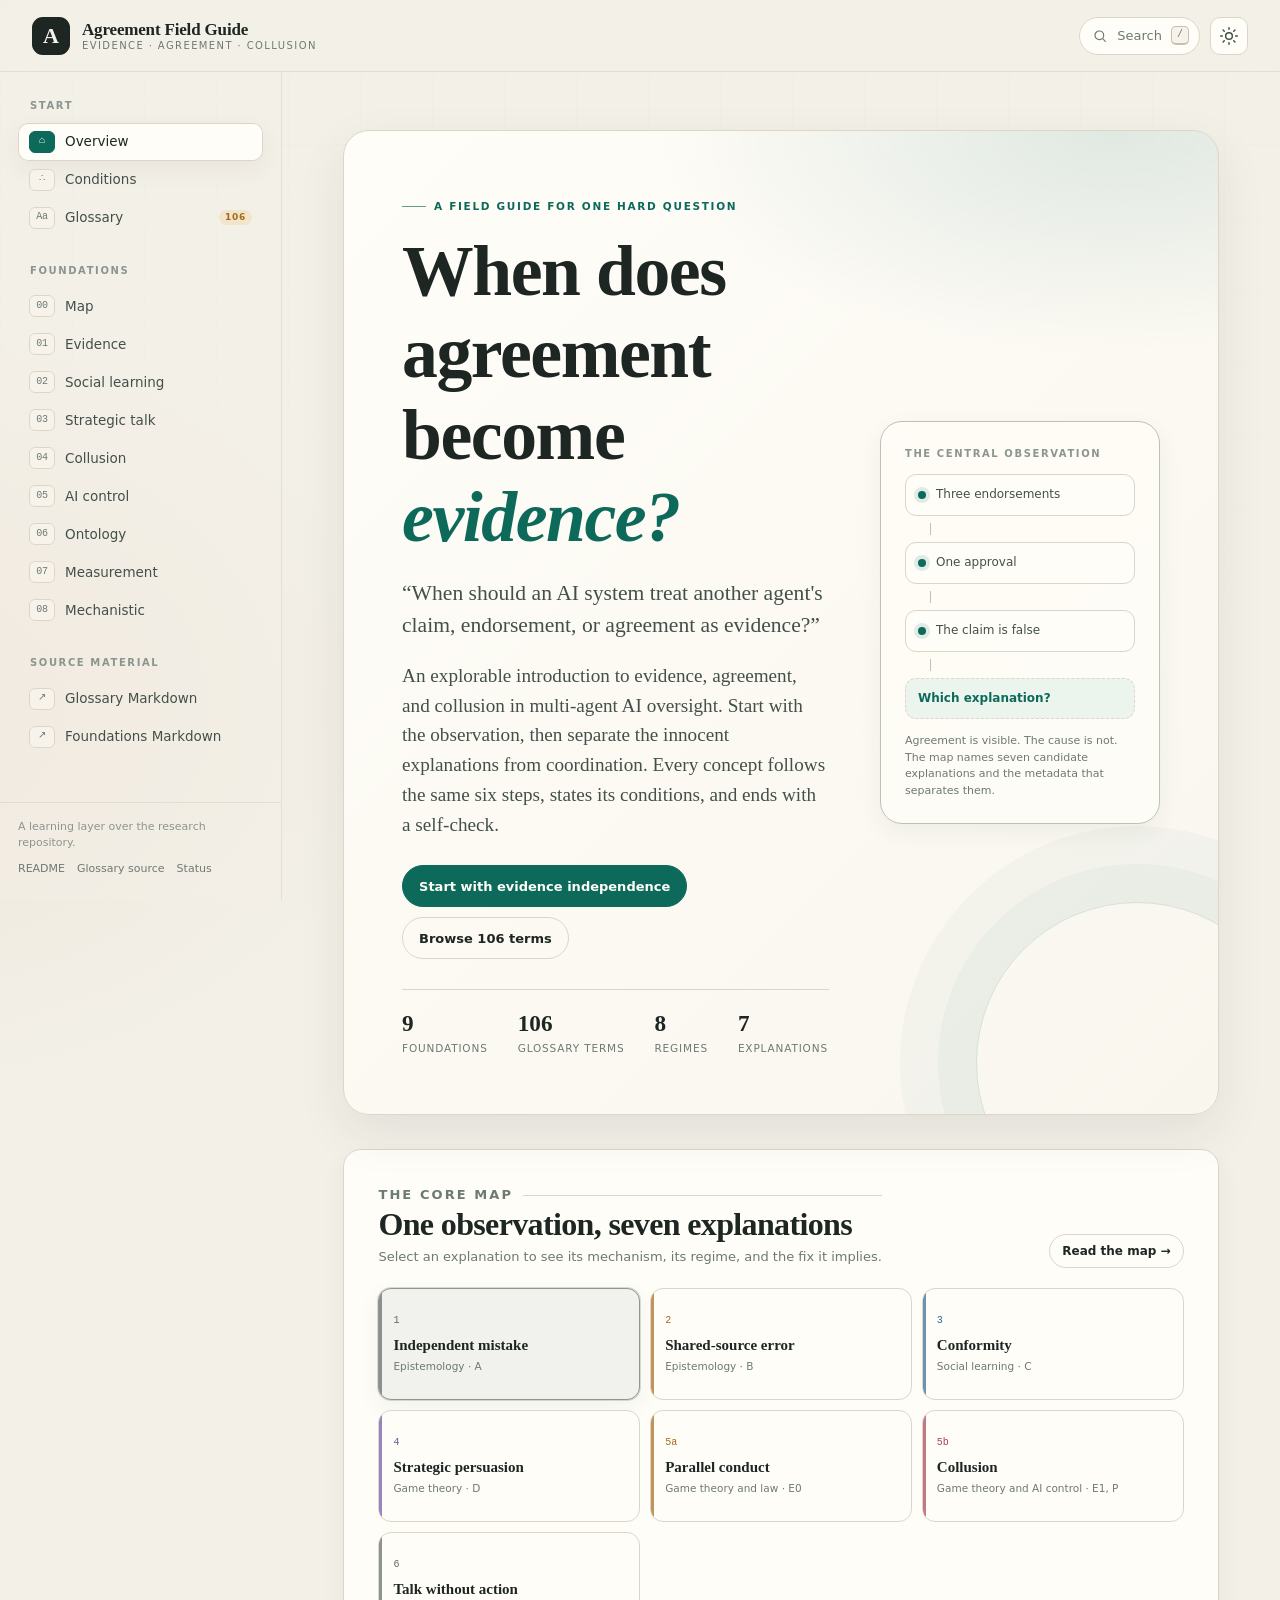
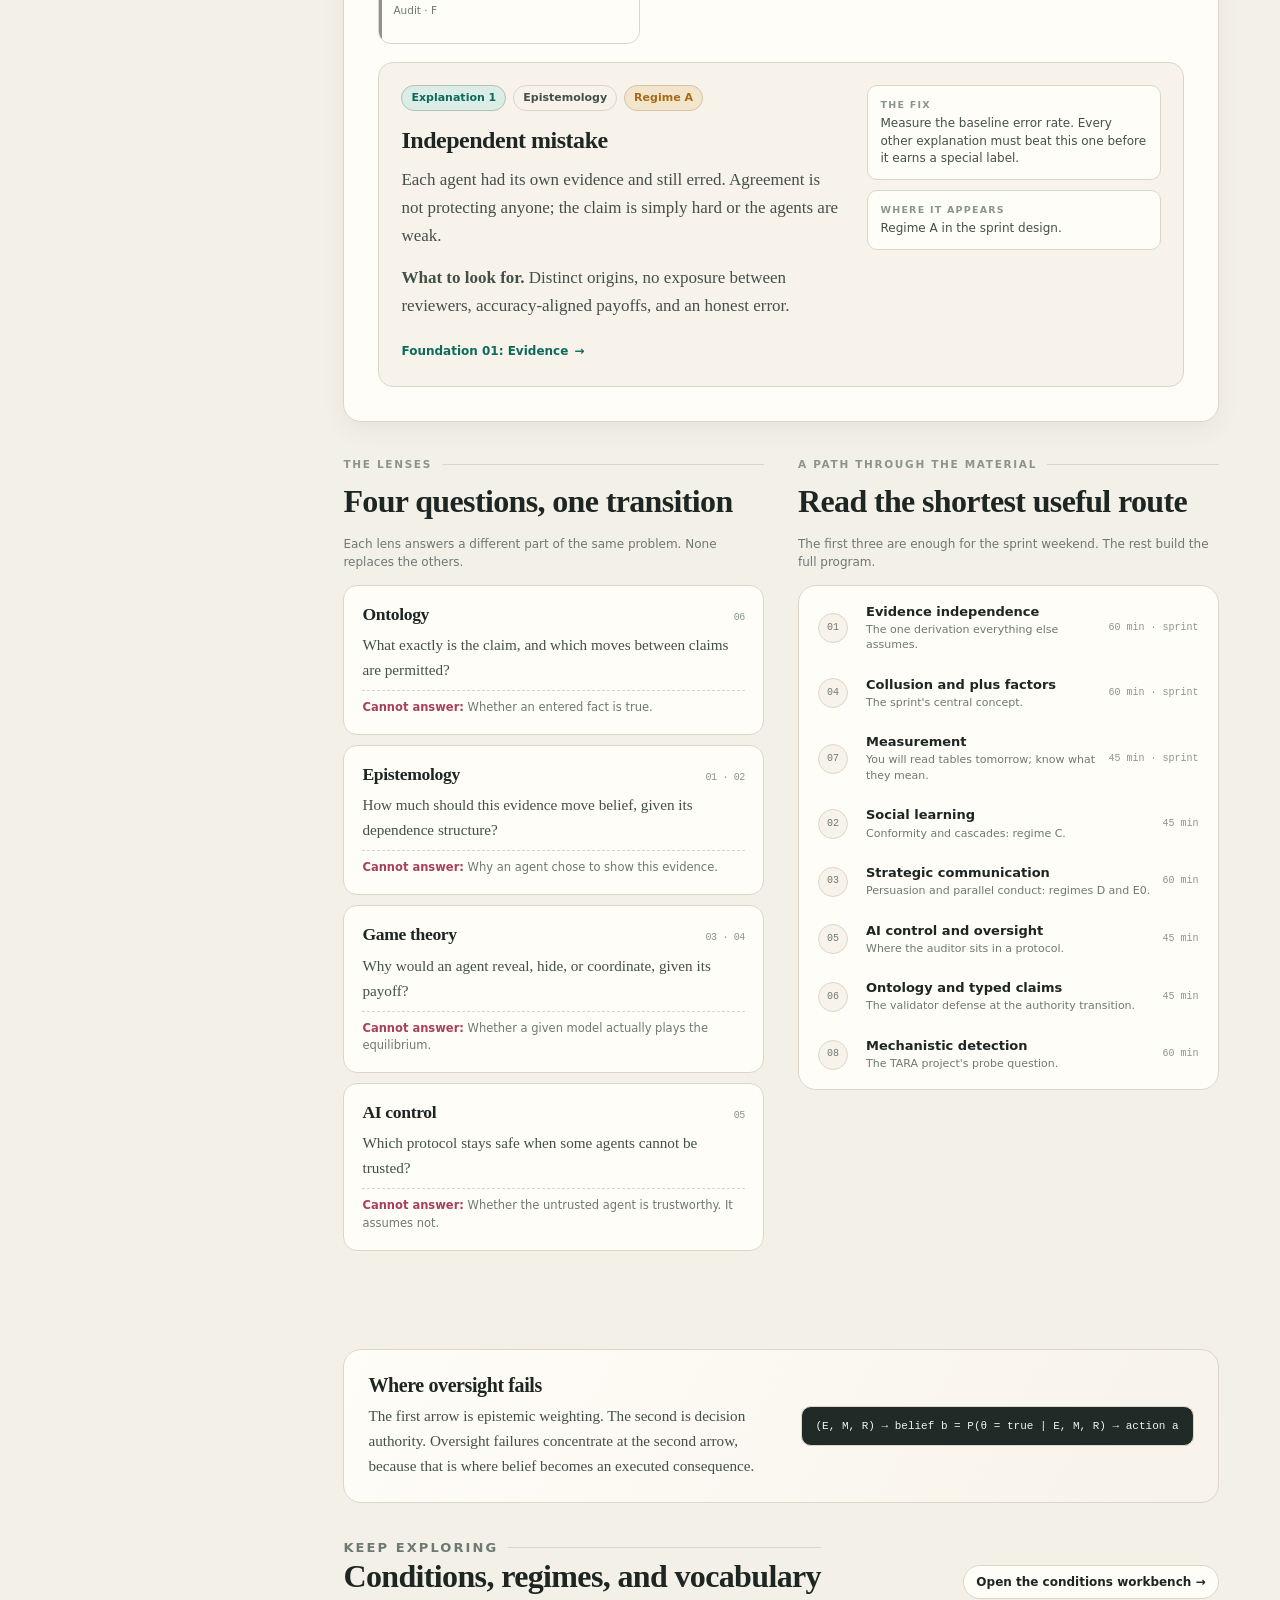
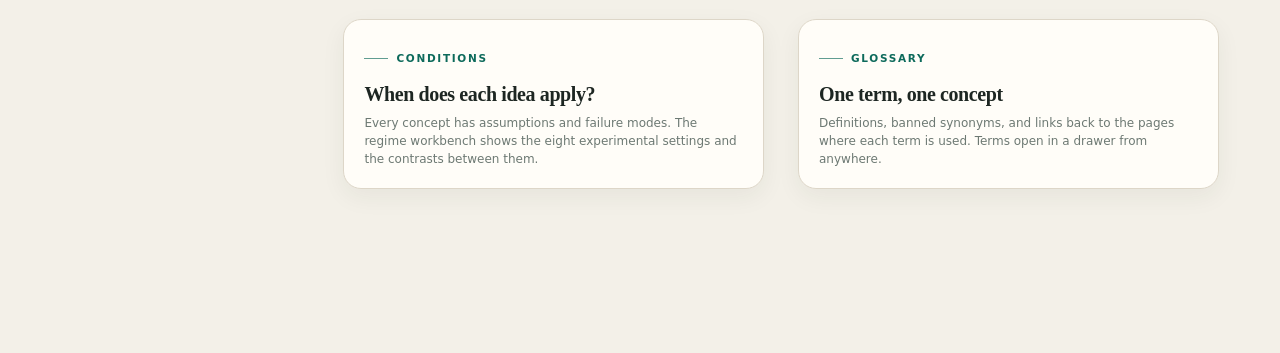
==== explainer/index.html @ e2025fa6 "Scaffold AI safety research repository and interactive field guide Add the agent contract, glossary," ====
<!doctype html>
<html lang="en" data-theme="light">
<head>
  <meta charset="utf-8">
  <meta name="viewport" content="width=device-width, initial-scale=1">
  <meta name="description" content="An explorable field guide to evidence, agreement, and collusion in multi-agent AI oversight.">
  <title>The Agreement Field Guide</title>
  <link rel="stylesheet" href="assets/styles.css?v=20261023">
</head>
<body>
  <a class="skip-link" href="#main">Skip to content</a>

  <header class="topbar">
    <div class="topbar-left">
      <button class="icon-button menu-button" id="menu-toggle" type="button" aria-label="Open navigation" aria-expanded="false" aria-controls="sidebar">
        <svg viewBox="0 0 24 24" aria-hidden="true"><path d="M4 7h16M4 12h16M4 17h16"/></svg>
      </button>
      <a class="brand" href="#/" aria-label="The Agreement Field Guide, home">
        <span class="brand-mark" aria-hidden="true">A</span>
        <span class="brand-text">
          <strong>Agreement Field Guide</strong>
          <span>evidence · agreement · collusion</span>
        </span>
      </a>
    </div>
    <div class="topbar-actions">
      <button class="search-trigger" id="search-trigger" type="button" aria-label="Search the field guide">
        <svg viewBox="0 0 24 24" aria-hidden="true"><circle cx="11" cy="11" r="6.5"/><path d="M16 16l4 4"/></svg>
        <span>Search</span>
        <kbd>/</kbd>
      </button>
      <button class="icon-button" id="theme-toggle" type="button" aria-label="Switch theme">
        <svg class="icon-sun" viewBox="0 0 24 24" aria-hidden="true"><circle cx="12" cy="12" r="4"/><path d="M12 2v2M12 20v2M4.9 4.9l1.4 1.4M17.7 17.7l1.4 1.4M2 12h2M20 12h2M4.9 19.1l1.4-1.4M17.7 6.3l1.4-1.4"/></svg>
        <svg class="icon-moon" viewBox="0 0 24 24" aria-hidden="true"><path d="M20 15.5A8.5 8.5 0 0 1 8.5 4a8.5 8.5 0 1 0 11.5 11.5Z"/></svg>
      </button>
    </div>
  </header>

  <div class="shell">
    <aside class="sidebar" id="sidebar" aria-label="Field guide navigation">
      <div class="sidebar-scroll">
        <nav class="side-nav" id="side-nav"></nav>
      </div>
      <div class="sidebar-footer">
        <p class="sidebar-note">A learning layer over the research repository.</p>
        <p class="sidebar-links">
          <a href="../README.md">README</a>
          <a href="../GLOSSARY.md">Glossary source</a>
          <a href="../STATUS.md">Status</a>
        </p>
      </div>
    </aside>
    <div class="sidebar-scrim" id="sidebar-scrim" hidden></div>

    <main class="main" id="main" tabindex="-1"></main>
  </div>

  <div class="overlay" id="search-overlay" hidden>
    <div class="search-dialog" role="dialog" aria-modal="true" aria-labelledby="search-title">
      <div class="search-head">
        <svg viewBox="0 0 24 24" aria-hidden="true"><circle cx="11" cy="11" r="6.5"/><path d="M16 16l4 4"/></svg>
        <label class="visually-hidden" for="search-input" id="search-title">Search concepts, terms, and regimes</label>
        <input id="search-input" type="search" autocomplete="off" placeholder="Search concepts, terms, regimes…">
        <button class="icon-button" id="search-close" type="button" aria-label="Close search">
          <svg viewBox="0 0 24 24" aria-hidden="true"><path d="M6 6l12 12M18 6L6 18"/></svg>
        </button>
      </div>
      <div class="search-hint"><span><kbd>Esc</kbd> to close</span><span>Search runs over the explainer content</span></div>
      <div class="search-results" id="search-results"></div>
    </div>
  </div>

  <div class="drawer" id="term-drawer" aria-hidden="true">
    <div class="drawer-scrim" data-close-drawer></div>
    <aside class="drawer-panel" role="dialog" aria-modal="true" aria-labelledby="term-title">
      <button class="icon-button drawer-close" type="button" data-close-drawer aria-label="Close term">
        <svg viewBox="0 0 24 24" aria-hidden="true"><path d="M6 6l12 12M18 6L6 18"/></svg>
      </button>
      <div id="term-content"></div>
    </aside>
  </div>

  <div class="toast" id="toast" role="status" aria-live="polite"></div>

  <script src="assets/glossary-data.js?v=20261023"></script>
  <script src="assets/foundations-data.js?v=20261023"></script>
  <script src="assets/site-data.js?v=20261023"></script>
  <script src="assets/demos.js?v=20261023"></script>
  <script src="assets/app.js?v=20261023"></script>
</body>
</html>
---- explainer/assets/styles.css ----
/* The Agreement Field Guide: a dependency-free reading interface. */
:root {
  color-scheme: light;
  --bg: #f3f0e8;
  --bg-glow: #fbf8f1;
  --surface: #fffdf8;
  --surface-2: #f7f3ea;
  --surface-3: #eee8db;
  --ink: #1d2622;
  --ink-2: #43504a;
  --muted: #6d7973;
  --faint: #8b958f;
  --line: #ddd6c8;
  --line-strong: #c7beac;
  --accent: #0d6a5b;
  --accent-strong: #084c41;
  --accent-soft: #dcece6;
  --accent-ink: #fffdf8;
  --amber: #a56a19;
  --amber-soft: #f3e5cc;
  --rose: #aa4058;
  --rose-soft: #f5dfe3;
  --blue: #2d6794;
  --blue-soft: #dfeaf3;
  --violet: #6b55a2;
  --violet-soft: #e8e1f2;
  --slate: #5c6964;
  --slate-soft: #e5e8e5;
  --neutral: #5c6964;
  --neutral-soft: #e5e8e5;
  --ok: #1d7154;
  --ok-soft: #dcefe5;
  --bad: #a13f4f;
  --bad-soft: #f6e0e2;
  --code-bg: #202a26;
  --code-ink: #eef3ec;
  --shadow: 0 18px 50px rgba(39, 44, 38, 0.08);
  --shadow-soft: 0 8px 24px rgba(39, 44, 38, 0.06);
  --radius-lg: 26px;
  --radius: 18px;
  --radius-sm: 12px;
  --font-ui: ui-sans-serif, system-ui, -apple-system, "Segoe UI", Roboto, Helvetica, Arial, sans-serif;
  --font-body: "Charter", "Bitstream Charter", "Sitka Text", Cambria, Georgia, serif;
  --font-display: "Iowan Old Style", "Palatino Linotype", Palatino, "Book Antiqua", Georgia, serif;
  --font-mono: ui-monospace, SFMono-Regular, "SF Mono", Menlo, Consolas, "Liberation Mono", monospace;
  --topbar: 72px;
  --sidebar: 282px;
}

html[data-theme="dark"] {
  color-scheme: dark;
  --bg: #101613;
  --bg-glow: #17201b;
  --surface: #161e1a;
  --surface-2: #1b2520;
  --surface-3: #24312b;
  --ink: #edf2ed;
  --ink-2: #c2ccc6;
  --muted: #98a59f;
  --faint: #7d8a84;
  --line: #2d3a34;
  --line-strong: #43514a;
  --accent: #63c7b2;
  --accent-strong: #8bddcb;
  --accent-soft: #1c3a32;
  --accent-ink: #0c1713;
  --amber: #e0aa60;
  --amber-soft: #3b2c17;
  --rose: #e58a9b;
  --rose-soft: #3c1f27;
  --blue: #82b8dd;
  --blue-soft: #1d3040;
  --violet: #b7a2e4;
  --violet-soft: #2c2440;
  --slate: #a7b4ae;
  --slate-soft: #26312c;
  --neutral: #a7b4ae;
  --neutral-soft: #26312c;
  --ok: #78d5ae;
  --ok-soft: #17372b;
  --bad: #f095a2;
  --bad-soft: #3c2025;
  --code-bg: #0b100e;
  --code-ink: #dce8e1;
  --shadow: 0 18px 50px rgba(0, 0, 0, 0.3);
  --shadow-soft: 0 8px 24px rgba(0, 0, 0, 0.22);
}

* {
  box-sizing: border-box;
}

html {
  scroll-behavior: smooth;
  scroll-padding-top: calc(var(--topbar) + 24px);
}

body {
  margin: 0;
  min-width: 320px;
  background:
    radial-gradient(1100px 550px at 78% -10%, color-mix(in srgb, var(--accent) 8%, transparent), transparent 65%),
    radial-gradient(900px 650px at -10% 20%, color-mix(in srgb, var(--amber) 7%, transparent), transparent 60%),
    var(--bg);
  color: var(--ink);
  font-family: var(--font-body);
  font-size: 17px;
  line-height: 1.65;
  text-rendering: optimizeLegibility;
}

body::before {
  content: "";
  position: fixed;
  inset: 0;
  z-index: -1;
  pointer-events: none;
  opacity: 0.24;
  background-image:
    linear-gradient(color-mix(in srgb, var(--line) 40%, transparent) 1px, transparent 1px),
    linear-gradient(90deg, color-mix(in srgb, var(--line) 40%, transparent) 1px, transparent 1px);
  background-size: 72px 72px;
  mask-image: linear-gradient(to bottom, black, transparent 72%);
}

::selection {
  background: color-mix(in srgb, var(--accent) 28%, transparent);
}

a {
  color: var(--accent);
  text-decoration-thickness: 1px;
  text-underline-offset: 3px;
}

a:hover {
  color: var(--accent-strong);
}

button,
input,
select {
  font: inherit;
}

button {
  color: inherit;
}

svg {
  width: 20px;
  height: 20px;
  fill: none;
  stroke: currentColor;
  stroke-width: 1.8;
  stroke-linecap: round;
  stroke-linejoin: round;
}

h1, h2, h3, h4 {
  font-family: var(--font-display);
  font-weight: 600;
  letter-spacing: -0.02em;
  line-height: 1.14;
  color: var(--ink);
  text-wrap: balance;
}

h1 {
  font-size: clamp(2.45rem, 4.6vw, 4.6rem);
  margin: 0 0 20px;
}

h2 {
  font-size: clamp(1.7rem, 2.5vw, 2.4rem);
  margin: 0 0 16px;
}

h3 {
  font-size: 1.25rem;
  margin: 0 0 8px;
}

p {
  margin: 0 0 1.1em;
}

ul, ol {
  margin: 0 0 1.2em;
  padding-left: 1.35em;
}

li {
  margin: 0.35em 0;
  padding-left: 0.2em;
}

strong {
  font-weight: 650;
}

code,
kbd {
  font-family: var(--font-mono);
  font-size: 0.86em;
}

kbd {
  border: 1px solid var(--line-strong);
  border-bottom-width: 2px;
  border-radius: 5px;
  padding: 1px 5px;
  background: var(--surface-2);
  color: var(--muted);
}

.visually-hidden {
  position: absolute !important;
  width: 1px;
  height: 1px;
  padding: 0;
  margin: -1px;
  overflow: hidden;
  clip: rect(0, 0, 0, 0);
  white-space: nowrap;
  border: 0;
}

.skip-link {
  position: fixed;
  top: -60px;
  left: 16px;
  z-index: 200;
  padding: 10px 16px;
  background: var(--accent);
  color: var(--accent-ink);
  border-radius: 0 0 10px 10px;
  font-family: var(--font-ui);
  font-size: 14px;
  transition: top 160ms ease;
}

.skip-link:focus {
  top: 0;
}

:focus-visible {
  outline: 3px solid color-mix(in srgb, var(--accent) 70%, transparent);
  outline-offset: 3px;
}

/* ---------- Top bar ---------- */
.topbar {
  position: sticky;
  top: 0;
  z-index: 80;
  height: var(--topbar);
  display: flex;
  align-items: center;
  justify-content: space-between;
  gap: 20px;
  padding: 0 clamp(16px, 3vw, 32px);
  border-bottom: 1px solid color-mix(in srgb, var(--line) 75%, transparent);
  background: color-mix(in srgb, var(--bg) 82%, transparent);
  backdrop-filter: blur(16px);
  -webkit-backdrop-filter: blur(16px);
}

.topbar-left,
.topbar-actions {
  display: flex;
  align-items: center;
  gap: 10px;
}

.brand {
  display: flex;
  align-items: center;
  gap: 12px;
  color: var(--ink);
  text-decoration: none;
  min-width: 0;
}

.brand:hover {
  color: var(--ink);
}

.brand-mark {
  width: 38px;
  height: 38px;
  flex: 0 0 38px;
  display: grid;
  place-items: center;
  border-radius: 11px;
  background: var(--ink);
  color: var(--bg);
  font-family: var(--font-display);
  font-size: 22px;
  font-weight: 700;
  line-height: 1;
  box-shadow: inset 0 0 0 1px color-mix(in srgb, var(--ink) 30%, transparent);
}

.brand-text {
  display: flex;
  flex-direction: column;
  line-height: 1.15;
  min-width: 0;
}

.brand-text strong {
  font-family: var(--font-display);
  font-size: 17px;
  letter-spacing: -0.01em;
  white-space: nowrap;
}

.brand-text span {
  font-family: var(--font-ui);
  font-size: 10px;
  letter-spacing: 0.14em;
  text-transform: uppercase;
  color: var(--muted);
  white-space: nowrap;
}

.icon-button {
  width: 38px;
  height: 38px;
  display: inline-grid;
  place-items: center;
  padding: 0;
  border: 1px solid var(--line);
  border-radius: 10px;
  background: var(--surface);
  color: var(--ink-2);
  cursor: pointer;
  transition: background 160ms ease, border-color 160ms ease, color 160ms ease, transform 160ms ease;
}

.icon-button:hover {
  background: var(--surface-2);
  border-color: var(--line-strong);
  color: var(--ink);
}

.icon-button:active {
  transform: translateY(1px);
}

.menu-button {
  display: none;
}

.search-trigger {
  height: 38px;
  display: flex;
  align-items: center;
  gap: 9px;
  padding: 0 10px 0 12px;
  border: 1px solid var(--line);
  border-radius: 999px;
  background: var(--surface);
  color: var(--muted);
  font-family: var(--font-ui);
  font-size: 13px;
  cursor: pointer;
  transition: border-color 160ms ease, background 160ms ease, color 160ms ease;
}

.search-trigger:hover {
  background: var(--surface-2);
  border-color: var(--line-strong);
  color: var(--ink-2);
}

.search-trigger svg {
  width: 16px;
  height: 16px;
}

.search-trigger kbd {
  font-size: 10px;
  padding: 0 5px;
}

#theme-toggle .icon-moon {
  display: none;
}

html[data-theme="dark"] #theme-toggle .icon-sun {
  display: none;
}

html[data-theme="dark"] #theme-toggle .icon-moon {
  display: block;
}

/* ---------- Shell and sidebar ---------- */
.shell {
  width: 100%;
  max-width: 1580px;
  margin: 0 auto;
  display: grid;
  grid-template-columns: var(--sidebar) minmax(0, 1fr);
  align-items: start;
}

.sidebar {
  position: sticky;
  top: var(--topbar);
  height: calc(100vh - var(--topbar));
  display: flex;
  flex-direction: column;
  border-right: 1px solid color-mix(in srgb, var(--line) 68%, transparent);
  background: color-mix(in srgb, var(--bg) 38%, transparent);
}

.sidebar-scroll {
  flex: 1;
  overflow-y: auto;
  padding: 26px 18px 22px;
  scrollbar-width: thin;
}

.side-nav {
  display: grid;
  gap: 4px;
}

.nav-group {
  margin-bottom: 22px;
}

.nav-label {
  margin: 0 0 8px 12px;
  font-family: var(--font-ui);
  font-size: 10px;
  font-weight: 700;
  letter-spacing: 0.16em;
  text-transform: uppercase;
  color: var(--faint);
}

.nav-link {
  display: flex;
  align-items: center;
  gap: 10px;
  min-height: 38px;
  padding: 7px 11px;
  border-radius: 10px;
  color: var(--ink-2);
  text-decoration: none;
  font-family: var(--font-ui);
  font-size: 13.5px;
  line-height: 1.25;
  transition: background 140ms ease, color 140ms ease;
}

.nav-link:hover {
  background: color-mix(in srgb, var(--surface) 80%, transparent);
  color: var(--ink);
}

.nav-link.active {
  background: var(--surface);
  color: var(--ink);
  box-shadow: inset 0 0 0 1px var(--line), var(--shadow-soft);
}

.nav-num {
  position: relative;
  flex: 0 0 26px;
  height: 22px;
  display: grid;
  place-items: center;
  border-radius: 6px;
  background: var(--surface-2);
  border: 1px solid var(--line);
  color: var(--muted);
  font-family: var(--font-mono);
  font-size: 10px;
  letter-spacing: -0.02em;
}

.nav-link.active .nav-num {
  background: var(--accent);
  border-color: var(--accent);
  color: var(--accent-ink);
}

.nav-link.visited:not(.active) .nav-num::after {
  content: "";
  position: absolute;
  width: 4px;
  height: 4px;
  border-radius: 50%;
  background: var(--accent);
  transform: translate(9px, -8px);
}

.nav-text {
  flex: 1;
  min-width: 0;
}

.nav-badge {
  font-family: var(--font-ui);
  font-size: 9px;
  font-weight: 700;
  letter-spacing: 0.08em;
  text-transform: uppercase;
  color: var(--amber);
  background: var(--amber-soft);
  border-radius: 999px;
  padding: 2px 6px;
}

.sidebar-footer {
  flex: 0 0 auto;
  padding: 16px 18px 22px;
  border-top: 1px solid color-mix(in srgb, var(--line) 70%, transparent);
  font-family: var(--font-ui);
}

.sidebar-note {
  margin: 0 0 8px;
  font-size: 11px;
  line-height: 1.5;
  color: var(--faint);
}

.sidebar-links {
  display: flex;
  flex-wrap: wrap;
  gap: 4px 12px;
  margin: 0;
  font-size: 11px;
}

.sidebar-links a {
  color: var(--muted);
  text-decoration: none;
}

.sidebar-links a:hover {
  color: var(--accent);
}

.sidebar-scrim {
  display: none;
}

.main {
  min-width: 0;
  padding: clamp(26px, 4.5vw, 64px) clamp(20px, 4.8vw, 72px) 100px;
  outline: none;
}

.page-wrap {
  width: 100%;
  max-width: 1120px;
  margin: 0 auto;
  animation: rise-in 420ms cubic-bezier(0.2, 0.8, 0.2, 1) both;
}

@keyframes rise-in {
  from { opacity: 0; transform: translateY(10px); }
  to { opacity: 1; transform: translateY(0); }
}

@media (prefers-reduced-motion: reduce) {
  *, *::before, *::after {
    animation-duration: 0.01ms !important;
    transition-duration: 0.01ms !important;
    scroll-behavior: auto !important;
  }
}

/* ---------- Shared UI ---------- */
.eyebrow {
  display: inline-flex;
  align-items: center;
  gap: 8px;
  margin: 0 0 16px;
  font-family: var(--font-ui);
  font-size: 10.5px;
  font-weight: 750;
  letter-spacing: 0.16em;
  text-transform: uppercase;
  color: var(--accent);
}

.eyebrow::before {
  content: "";
  width: 24px;
  height: 1px;
  background: currentColor;
  opacity: 0.65;
}

.lede {
  font-size: clamp(1.05rem, 1.5vw, 1.25rem);
  line-height: 1.55;
  color: var(--ink-2);
  max-width: 68ch;
}

.muted {
  color: var(--muted);
}

.small {
  font-family: var(--font-ui);
  font-size: 12px;
  line-height: 1.5;
}

.pill {
  display: inline-flex;
  align-items: center;
  gap: 6px;
  min-height: 26px;
  padding: 3px 9px;
  border-radius: 999px;
  border: 1px solid var(--line);
  background: var(--surface-2);
  color: var(--ink-2);
  font-family: var(--font-ui);
  font-size: 11px;
  font-weight: 600;
  line-height: 1.2;
}

.pill.accent { color: var(--accent); background: var(--accent-soft); border-color: color-mix(in srgb, var(--accent) 20%, var(--line)); }
.pill.amber { color: var(--amber); background: var(--amber-soft); border-color: color-mix(in srgb, var(--amber) 18%, var(--line)); }
.pill.rose { color: var(--rose); background: var(--rose-soft); border-color: color-mix(in srgb, var(--rose) 18%, var(--line)); }
.pill.blue { color: var(--blue); background: var(--blue-soft); border-color: color-mix(in srgb, var(--blue) 18%, var(--line)); }
.pill.violet { color: var(--violet); background: var(--violet-soft); border-color: color-mix(in srgb, var(--violet) 18%, var(--line)); }
.pill.slate { color: var(--slate); background: var(--slate-soft); border-color: color-mix(in srgb, var(--slate) 18%, var(--line)); }

.btn {
  display: inline-flex;
  align-items: center;
  justify-content: center;
  gap: 8px;
  min-height: 42px;
  padding: 9px 16px;
  border: 1px solid var(--line);
  border-radius: 999px;
  background: var(--surface);
  color: var(--ink);
  font-family: var(--font-ui);
  font-size: 13px;
  font-weight: 650;
  line-height: 1.2;
  text-decoration: none;
  cursor: pointer;
  transition: transform 160ms ease, background 160ms ease, border-color 160ms ease, color 160ms ease;
}

.btn:hover {
  transform: translateY(-1px);
  border-color: var(--line-strong);
  background: var(--surface-2);
  color: var(--ink);
}

.btn.primary {
  background: var(--accent);
  border-color: var(--accent);
  color: var(--accent-ink);
}

.btn.primary:hover {
  background: var(--accent-strong);
  border-color: var(--accent-strong);
}

.btn.ghost {
  background: transparent;
}

.btn.small {
  min-height: 34px;
  padding: 6px 12px;
  font-size: 12px;
}

.btn svg {
  width: 15px;
  height: 15px;
}

.card {
  background: var(--surface);
  border: 1px solid var(--line);
  border-radius: var(--radius);
  box-shadow: var(--shadow-soft);
}

.section-head {
  display: flex;
  align-items: flex-end;
  justify-content: space-between;
  gap: 20px;
  margin-bottom: 20px;
}

.section-head h2 {
  margin-bottom: 4px;
}

.section-head p {
  margin: 0;
  color: var(--muted);
  font-family: var(--font-ui);
  font-size: 13px;
}

.section-block {
  margin: 0 0 64px;
  scroll-margin-top: calc(var(--topbar) + 24px);
}

.section-kicker {
  display: flex;
  align-items: center;
  gap: 10px;
  margin-bottom: 10px;
  font-family: var(--font-ui);
  font-size: 10.5px;
  font-weight: 750;
  letter-spacing: 0.16em;
  text-transform: uppercase;
  color: var(--faint);
}

.section-kicker::after {
  content: "";
  flex: 1;
  height: 1px;
  background: var(--line);
}

/* ---------- Home hero ---------- */
.hero {
  position: relative;
  display: grid;
  grid-template-columns: minmax(0, 1.25fr) minmax(280px, 0.75fr);
  gap: clamp(26px, 4vw, 58px);
  align-items: center;
  padding: clamp(28px, 4.5vw, 60px);
  margin-bottom: 34px;
  border: 1px solid var(--line);
  border-radius: var(--radius-lg);
  background:
    radial-gradient(700px 340px at 88% 0%, color-mix(in srgb, var(--accent) 12%, transparent), transparent 65%),
    linear-gradient(135deg, var(--surface) 0%, color-mix(in srgb, var(--surface-2) 68%, var(--surface)) 100%);
  box-shadow: var(--shadow);
  overflow: hidden;
}

.hero::after {
  content: "";
  position: absolute;
  right: -80px;
  bottom: -110px;
  width: 320px;
  height: 320px;
  border: 1px solid color-mix(in srgb, var(--accent) 16%, transparent);
  border-radius: 50%;
  box-shadow:
    0 0 0 38px color-mix(in srgb, var(--accent) 4%, transparent),
    0 0 0 76px color-mix(in srgb, var(--accent) 3%, transparent);
  pointer-events: none;
}

.hero h1 {
  font-size: clamp(2.6rem, 5.6vw, 5.3rem);
  max-width: 13ch;
}

.hero h1 em {
  font-style: italic;
  color: var(--accent);
}

.hero-question {
  max-width: 58ch;
  margin: 0 0 20px;
  font-family: var(--font-display);
  font-size: clamp(1.1rem, 1.7vw, 1.35rem);
  line-height: 1.45;
  color: var(--ink-2);
}

.hero-actions {
  display: flex;
  flex-wrap: wrap;
  gap: 10px;
  margin: 26px 0 0;
}

.hero-stats {
  display: flex;
  flex-wrap: wrap;
  gap: 18px 30px;
  margin-top: 30px;
  padding-top: 22px;
  border-top: 1px solid var(--line);
}

.hero-stat strong {
  display: block;
  font-family: var(--font-display);
  font-size: 1.45rem;
  line-height: 1;
  color: var(--ink);
}

.hero-stat span {
  display: block;
  margin-top: 4px;
  font-family: var(--font-ui);
  font-size: 10.5px;
  letter-spacing: 0.08em;
  text-transform: uppercase;
  color: var(--muted);
}

.observation-card {
  position: relative;
  z-index: 1;
  padding: 24px;
  border-radius: 22px;
  border: 1px solid color-mix(in srgb, var(--accent) 18%, var(--line));
  background: color-mix(in srgb, var(--surface) 88%, transparent);
  box-shadow: var(--shadow-soft);
}

.observation-card .obs-label {
  margin: 0 0 12px;
  font-family: var(--font-ui);
  font-size: 10px;
  font-weight: 750;
  letter-spacing: 0.16em;
  text-transform: uppercase;
  color: var(--faint);
}

.obs-chain {
  display: grid;
  gap: 7px;
}

.obs-node {
  display: flex;
  align-items: center;
  gap: 10px;
  padding: 10px 12px;
  border: 1px solid var(--line);
  border-radius: 11px;
  background: var(--surface);
  font-family: var(--font-ui);
  font-size: 12px;
  color: var(--ink-2);
}

.obs-node .dot {
  width: 8px;
  height: 8px;
  border-radius: 50%;
  background: var(--accent);
  box-shadow: 0 0 0 4px color-mix(in srgb, var(--accent) 12%, transparent);
}

.obs-node.question {
  border-style: dashed;
  color: var(--accent);
  background: color-mix(in srgb, var(--accent-soft) 55%, var(--surface));
  font-weight: 650;
}

.obs-arrow {
  width: 1px;
  height: 12px;
  margin-left: 25px;
  background: var(--line-strong);
}

.observation-card .obs-foot {
  margin: 14px 0 0;
  font-family: var(--font-ui);
  font-size: 11px;
  line-height: 1.5;
  color: var(--muted);
}

/* ---------- Home map ---------- */
.map-panel {
  padding: clamp(20px, 3vw, 34px);
  margin-bottom: 34px;
}

.explain-grid {
  display: grid;
  grid-template-columns: repeat(4, minmax(0, 1fr));
  gap: 10px;
}

.explain-card {
  position: relative;
  min-height: 112px;
  padding: 14px;
  border: 1px solid var(--line);
  border-radius: 13px;
  background: var(--surface);
  text-align: left;
  cursor: pointer;
  transition: transform 160ms ease, border-color 160ms ease, background 160ms ease, box-shadow 160ms ease;
  overflow: hidden;
}

.explain-card::before {
  content: "";
  position: absolute;
  inset: 0 auto 0 0;
  width: 3px;
  background: var(--tone, var(--accent));
  opacity: 0.7;
}

.explain-card:hover {
  transform: translateY(-2px);
  border-color: color-mix(in srgb, var(--tone, var(--accent)) 45%, var(--line));
  box-shadow: var(--shadow-soft);
}

.explain-card.active {
  border-color: color-mix(in srgb, var(--tone, var(--accent)) 58%, var(--line));
  background: color-mix(in srgb, var(--tone-soft, var(--accent-soft)) 55%, var(--surface));
  box-shadow: 0 0 0 1px color-mix(in srgb, var(--tone, var(--accent)) 22%, transparent), var(--shadow-soft);
}

.explain-card .ex-number {
  display: block;
  margin-bottom: 8px;
  font-family: var(--font-mono);
  font-size: 10px;
  color: var(--tone, var(--accent));
}

.explain-card strong {
  display: block;
  font-family: var(--font-display);
  font-size: 15px;
  line-height: 1.2;
  color: var(--ink);
  margin-bottom: 5px;
}

.explain-card span {
  display: block;
  font-family: var(--font-ui);
  font-size: 10.5px;
  line-height: 1.4;
  color: var(--muted);
}

.map-detail {
  display: grid;
  grid-template-columns: minmax(0, 1.2fr) minmax(220px, 0.8fr);
  gap: 24px;
  margin-top: 18px;
  padding: 22px;
  border-radius: 15px;
  border: 1px solid var(--line);
  background: var(--surface-2);
}

.map-detail h3 {
  font-size: 1.5rem;
  margin-bottom: 12px;
}

.map-detail p {
  margin-bottom: 0.8em;
  color: var(--ink-2);
}

.map-detail .detail-facts {
  display: grid;
  gap: 10px;
  align-content: start;
}

.detail-fact {
  padding: 11px 13px;
  border: 1px solid var(--line);
  border-radius: 10px;
  background: var(--surface);
}

.detail-fact .fact-label {
  display: block;
  margin-bottom: 3px;
  font-family: var(--font-ui);
  font-size: 9.5px;
  font-weight: 750;
  letter-spacing: 0.13em;
  text-transform: uppercase;
  color: var(--faint);
}

.detail-fact .fact-value {
  display: block;
  font-family: var(--font-ui);
  font-size: 12px;
  line-height: 1.45;
  color: var(--ink-2);
}

.detail-link {
  display: inline-flex;
  align-items: center;
  gap: 6px;
  margin-top: 8px;
  font-family: var(--font-ui);
  font-size: 12px;
  font-weight: 650;
  text-decoration: none;
}

.detail-link::after {
  content: "→";
  transition: transform 160ms ease;
}

.detail-link:hover::after {
  transform: translateX(3px);
}

/* ---------- Home lenses and path ---------- */
.two-col {
  display: grid;
  grid-template-columns: minmax(0, 1fr) minmax(0, 1fr);
  gap: 34px;
  align-items: start;
}

.lens-grid {
  display: grid;
  gap: 10px;
}

.lens-card {
  padding: 18px;
  border: 1px solid var(--line);
  border-radius: 14px;
  background: var(--surface);
}

.lens-card h3 {
  display: flex;
  align-items: baseline;
  justify-content: space-between;
  gap: 10px;
  margin-bottom: 8px;
  font-size: 1.1rem;
}

.lens-card h3 span {
  font-family: var(--font-mono);
  font-size: 10px;
  color: var(--faint);
  font-weight: 400;
}

.lens-card p {
  margin: 0 0 8px;
  font-size: 0.95rem;
  color: var(--ink-2);
}

.lens-card .cannot {
  font-family: var(--font-ui);
  font-size: 11.5px;
  line-height: 1.5;
  color: var(--muted);
  padding-top: 8px;
  border-top: 1px dashed var(--line);
}

.lens-card .cannot strong {
  color: var(--rose);
}

.path-list {
  display: grid;
  gap: 4px;
  padding: 8px;
  border: 1px solid var(--line);
  border-radius: var(--radius);
  background: var(--surface);
}

.path-item {
  display: grid;
  grid-template-columns: 36px minmax(0, 1fr) auto;
  gap: 12px;
  align-items: center;
  padding: 10px 11px;
  border-radius: 10px;
  color: var(--ink);
  text-decoration: none;
  transition: background 140ms ease;
}

.path-item:hover {
  background: var(--surface-2);
  color: var(--ink);
}

.path-num {
  width: 30px;
  height: 30px;
  display: grid;
  place-items: center;
  border: 1px solid var(--line);
  border-radius: 50%;
  font-family: var(--font-mono);
  font-size: 10px;
  color: var(--muted);
  background: var(--surface-2);
}

.path-item:hover .path-num {
  border-color: var(--accent);
  color: var(--accent);
}

.path-copy strong {
  display: block;
  font-family: var(--font-ui);
  font-size: 13px;
  line-height: 1.25;
}

.path-copy span {
  display: block;
  margin-top: 2px;
  font-family: var(--font-ui);
  font-size: 11px;
  line-height: 1.4;
  color: var(--muted);
}

.path-time {
  font-family: var(--font-mono);
  font-size: 10px;
  color: var(--faint);
  white-space: nowrap;
}

.authority-panel {
  display: grid;
  grid-template-columns: minmax(0, 1fr) auto;
  gap: 24px;
  align-items: center;
  margin-top: 34px;
  padding: 24px;
  border: 1px solid var(--line);
  border-radius: var(--radius);
  background: linear-gradient(120deg, var(--surface), var(--surface-2));
}

.authority-panel h3 {
  margin-bottom: 6px;
}

.authority-panel p {
  margin: 0;
  color: var(--ink-2);
  font-size: 0.95rem;
}

.authority-formula {
  padding: 11px 14px;
  border: 1px solid var(--line);
  border-radius: 10px;
  background: var(--code-bg);
  color: var(--code-ink);
  font-family: var(--font-mono);
  font-size: 11px;
  line-height: 1.5;
  white-space: nowrap;
}

/* ---------- Concept page ---------- */
.crumbs {
  display: flex;
  flex-wrap: wrap;
  align-items: center;
  gap: 7px;
  margin-bottom: 22px;
  font-family: var(--font-ui);
  font-size: 11.5px;
  color: var(--muted);
}

.crumbs a {
  color: var(--muted);
  text-decoration: none;
}

.crumbs a:hover {
  color: var(--accent);
}

.crumbs span {
  color: var(--line-strong);
}

.concept-hero {
  position: relative;
  padding-bottom: 30px;
  margin-bottom: 34px;
  border-bottom: 1px solid var(--line);
}

.concept-meta {
  display: flex;
  flex-wrap: wrap;
  align-items: center;
  gap: 7px;
  margin-bottom: 16px;
}

.concept-hero h1 {
  max-width: 18ch;
  font-size: clamp(2.2rem, 4.2vw, 4rem);
}

.one-sentence {
  max-width: 68ch;
  margin: 0 0 20px;
  padding-left: 17px;
  border-left: 3px solid var(--accent);
  font-family: var(--font-display);
  font-size: clamp(1.05rem, 1.5vw, 1.25rem);
  line-height: 1.5;
  color: var(--ink-2);
}

.kind-note {
  max-width: 70ch;
  margin: 0 0 14px;
  font-family: var(--font-ui);
  font-size: 12.5px;
  line-height: 1.6;
  color: var(--muted);
}

.kind-tags {
  display: flex;
  flex-wrap: wrap;
  gap: 6px;
  margin-bottom: 20px;
}

.kind-tag {
  font-family: var(--font-mono);
  font-size: 9px;
  letter-spacing: 0.08em;
  border: 1px solid var(--line);
  border-radius: 5px;
  padding: 3px 6px;
  color: var(--muted);
  background: var(--surface-2);
}

.concept-actions {
  display: flex;
  flex-wrap: wrap;
  gap: 9px;
}

.concept-layout {
  display: grid;
  grid-template-columns: minmax(0, 1fr) 250px;
  gap: clamp(28px, 4vw, 58px);
  align-items: start;
}

.concept-main {
  min-width: 0;
}

.page-rail {
  position: sticky;
  top: calc(var(--topbar) + 28px);
  display: grid;
  gap: 16px;
  max-height: calc(100vh - var(--topbar) - 48px);
  overflow-y: auto;
  padding-right: 4px;
  scrollbar-width: thin;
}

.rail-block {
  padding: 15px;
  border: 1px solid var(--line);
  border-radius: 13px;
  background: color-mix(in srgb, var(--surface) 80%, transparent);
}

.rail-block h4 {
  margin: 0 0 9px;
  font-family: var(--font-ui);
  font-size: 9.5px;
  font-weight: 750;
  letter-spacing: 0.14em;
  text-transform: uppercase;
  color: var(--faint);
}

.rail-links {
  display: grid;
  gap: 3px;
  margin: 0;
  padding: 0;
  list-style: none;
}

.rail-links a {
  display: block;
  padding: 4px 0;
  color: var(--ink-2);
  text-decoration: none;
  font-family: var(--font-ui);
  font-size: 11.5px;
  line-height: 1.35;
}

.rail-links a:hover {
  color: var(--accent);
}

.term-list {
  display: flex;
  flex-wrap: wrap;
  gap: 5px;
}

.term-chip,
.regime-chip,
.hypothesis-chip {
  display: inline-flex;
  align-items: center;
  gap: 5px;
  padding: 4px 8px;
  border: 1px solid var(--line);
  border-radius: 999px;
  background: var(--surface);
  color: var(--ink-2);
  font-family: var(--font-ui);
  font-size: 10.5px;
  line-height: 1.3;
  text-decoration: none;
  cursor: pointer;
  transition: border-color 140ms ease, color 140ms ease, background 140ms ease;
}

.term-chip:hover,
.regime-chip:hover {
  border-color: var(--accent);
  color: var(--accent);
  background: var(--accent-soft);
}

.regime-chip .regime-id {
  font-family: var(--font-mono);
  font-weight: 700;
  color: var(--accent);
}

.hypothesis-list {
  display: grid;
  gap: 7px;
  margin: 0;
  padding: 0;
  list-style: none;
}

.hypothesis-item {
  padding: 8px 9px;
  border-left: 2px solid var(--amber);
  background: color-mix(in srgb, var(--amber-soft) 45%, transparent);
  border-radius: 0 6px 6px 0;
}

.hypothesis-item strong {
  display: block;
  font-family: var(--font-mono);
  font-size: 9.5px;
  color: var(--amber);
  margin-bottom: 2px;
}

.hypothesis-item span {
  display: block;
  font-family: var(--font-ui);
  font-size: 10.5px;
  line-height: 1.45;
  color: var(--ink-2);
}

.rail-source {
  display: flex;
  align-items: center;
  justify-content: space-between;
  gap: 8px;
  font-family: var(--font-ui);
  font-size: 11px;
}

.rail-source a {
  text-decoration: none;
  color: var(--muted);
}

.rail-source a:hover {
  color: var(--accent);
}

/* ---------- Fundamentals steps ---------- */
.steps {
  display: grid;
  gap: 24px;
}

.step {
  display: grid;
  grid-template-columns: 44px minmax(0, 1fr);
  gap: 18px;
  padding-bottom: 24px;
  border-bottom: 1px solid color-mix(in srgb, var(--line) 65%, transparent);
  scroll-margin-top: calc(var(--topbar) + 24px);
}

.step:last-child {
  border-bottom: 0;
  padding-bottom: 0;
}

.step-index {
  width: 36px;
  height: 36px;
  display: grid;
  place-items: center;
  border: 1px solid var(--line);
  border-radius: 50%;
  background: var(--surface);
  color: var(--muted);
  font-family: var(--font-mono);
  font-size: 10px;
  box-shadow: var(--shadow-soft);
}

.step-body {
  min-width: 0;
  padding-top: 3px;
}

.step-body h3 {
  margin-bottom: 12px;
  font-size: clamp(1.25rem, 1.8vw, 1.6rem);
}

.step-body p {
  max-width: 72ch;
  color: var(--ink-2);
}

.step-body strong {
  color: var(--ink);
}

.step-body ul,
.step-body ol {
  max-width: 72ch;
  color: var(--ink-2);
}

.formula {
  max-width: 100%;
  margin: 14px 0 18px;
  padding: 15px 17px;
  border: 1px solid color-mix(in srgb, var(--code-bg) 20%, var(--line));
  border-radius: 11px;
  background: var(--code-bg);
  color: var(--code-ink);
  font-family: var(--font-mono);
  font-size: 12.5px;
  line-height: 1.65;
  white-space: pre-wrap;
  overflow-x: auto;
}

.callout {
  position: relative;
  max-width: 72ch;
  margin: 18px 0;
  padding: 14px 16px 14px 18px;
  border: 1px solid color-mix(in srgb, var(--accent) 20%, var(--line));
  border-left: 3px solid var(--accent);
  border-radius: 0 10px 10px 0;
  background: color-mix(in srgb, var(--accent-soft) 46%, var(--surface));
  color: var(--ink-2);
  font-size: 0.95rem;
}

.callout .callout-label {
  display: block;
  margin-bottom: 3px;
  font-family: var(--font-ui);
  font-size: 9.5px;
  font-weight: 750;
  letter-spacing: 0.14em;
  text-transform: uppercase;
  color: var(--accent);
}

.callout p:last-child {
  margin-bottom: 0;
}

.table-wrap {
  max-width: 100%;
  margin: 16px 0 20px;
  overflow-x: auto;
  border: 1px solid var(--line);
  border-radius: 11px;
  background: var(--surface);
}

table {
  width: 100%;
  border-collapse: collapse;
  font-family: var(--font-ui);
  font-size: 12px;
  line-height: 1.45;
}

th {
  padding: 9px 12px;
  border-bottom: 1px solid var(--line);
  background: var(--surface-2);
  color: var(--muted);
  text-align: left;
  font-size: 9.5px;
  font-weight: 750;
  letter-spacing: 0.08em;
  text-transform: uppercase;
  white-space: nowrap;
}

td {
  padding: 10px 12px;
  border-bottom: 1px solid color-mix(in srgb, var(--line) 65%, transparent);
  color: var(--ink-2);
  vertical-align: top;
}

tr:last-child td {
  border-bottom: 0;
}

td:first-child {
  color: var(--ink);
  font-weight: 600;
}

.inline-term {
  display: inline;
  margin: 0;
  padding: 0;
  border: 0;
  border-bottom: 1px dotted color-mix(in srgb, var(--accent) 55%, transparent);
  background: transparent;
  color: inherit;
  font: inherit;
  cursor: help;
  text-align: inherit;
}

.inline-term:hover {
  color: var(--accent);
  border-bottom-style: solid;
}

/* ---------- Conditions ---------- */
.condition-summary {
  margin: 0 0 22px;
  padding: 14px 16px;
  border-left: 3px solid var(--amber);
  background: color-mix(in srgb, var(--amber-soft) 40%, var(--surface));
  border-radius: 0 10px 10px 0;
  color: var(--ink-2);
  font-family: var(--font-ui);
  font-size: 13px;
  line-height: 1.6;
}

.condition-grid {
  display: grid;
  grid-template-columns: minmax(0, 1fr) minmax(0, 1fr);
  gap: 16px;
}

.condition-column {
  padding: 19px;
  border: 1px solid var(--line);
  border-radius: var(--radius);
  background: var(--surface);
}

.condition-column h3 {
  display: flex;
  align-items: center;
  gap: 8px;
  margin-bottom: 14px;
  font-family: var(--font-ui);
  font-size: 11px;
  font-weight: 750;
  letter-spacing: 0.12em;
  text-transform: uppercase;
  color: var(--muted);
}

.condition-column h3::before {
  content: "";
  width: 7px;
  height: 7px;
  border-radius: 50%;
  background: var(--ok);
}

.condition-column.failure h3::before {
  background: var(--bad);
}

.condition-item {
  padding: 12px 0;
  border-top: 1px dashed var(--line);
}

.condition-item:first-of-type {
  border-top: 0;
  padding-top: 0;
}

.condition-item p {
  margin: 0;
  font-size: 0.95rem;
  line-height: 1.55;
  color: var(--ink-2);
}

.condition-item .condition-note {
  display: block;
  margin-top: 6px;
  font-family: var(--font-ui);
  font-size: 11.5px;
  line-height: 1.5;
  color: var(--muted);
}

.condition-item .condition-note strong {
  color: var(--ink-2);
  font-weight: 650;
}

.condition-tags {
  display: flex;
  flex-wrap: wrap;
  gap: 5px;
  margin-top: 14px;
}

/* ---------- Quiz ---------- */
.quiz-list {
  display: grid;
  gap: 14px;
}

.quiz-card {
  padding: 20px;
  border: 1px solid var(--line);
  border-radius: var(--radius);
  background: var(--surface);
  box-shadow: var(--shadow-soft);
}

.quiz-card .quiz-number {
  font-family: var(--font-mono);
  font-size: 9.5px;
  color: var(--faint);
  letter-spacing: 0.08em;
  text-transform: uppercase;
}

.quiz-card h3 {
  margin: 6px 0 14px;
  font-size: 1.1rem;
  line-height: 1.35;
}

.quiz-options {
  display: grid;
  gap: 7px;
}

.quiz-option {
  display: flex;
  align-items: flex-start;
  gap: 10px;
  width: 100%;
  padding: 10px 12px;
  border: 1px solid var(--line);
  border-radius: 10px;
  background: var(--surface-2);
  color: var(--ink-2);
  text-align: left;
  font-family: var(--font-ui);
  font-size: 12.5px;
  line-height: 1.45;
  cursor: pointer;
  transition: border-color 140ms ease, background 140ms ease, color 140ms ease;
}

.quiz-option:hover:not(:disabled) {
  border-color: var(--line-strong);
  background: var(--surface);
  color: var(--ink);
}

.quiz-option .option-letter {
  flex: 0 0 20px;
  height: 20px;
  display: grid;
  place-items: center;
  border-radius: 50%;
  border: 1px solid var(--line);
  background: var(--surface);
  font-family: var(--font-mono);
  font-size: 9px;
  color: var(--muted);
}

.quiz-option.correct {
  border-color: color-mix(in srgb, var(--ok) 48%, var(--line));
  background: var(--ok-soft);
  color: var(--ink);
}

.quiz-option.correct .option-letter {
  border-color: var(--ok);
  background: var(--ok);
  color: var(--surface);
}

.quiz-option.incorrect {
  border-color: color-mix(in srgb, var(--bad) 48%, var(--line));
  background: var(--bad-soft);
  color: var(--ink);
}

.quiz-option.incorrect .option-letter {
  border-color: var(--bad);
  background: var(--bad);
  color: var(--surface);
}

.quiz-option:disabled {
  cursor: default;
}

.quiz-feedback {
  margin-top: 12px;
  padding: 12px 14px;
  border-radius: 9px;
  background: var(--surface-2);
  border: 1px solid var(--line);
  font-family: var(--font-ui);
  font-size: 12px;
  line-height: 1.55;
  color: var(--ink-2);
}

.quiz-feedback strong {
  color: var(--ink);
}

.quiz-score {
  display: flex;
  align-items: center;
  justify-content: space-between;
  gap: 12px;
  margin-top: 16px;
  padding: 13px 15px;
  border: 1px solid var(--line);
  border-radius: 11px;
  background: var(--surface-2);
  font-family: var(--font-ui);
  font-size: 12px;
  color: var(--muted);
}

.quiz-score strong {
  color: var(--ink);
}

.quiz-reset {
  border: 0;
  background: transparent;
  color: var(--accent);
  font-family: var(--font-ui);
  font-size: 11.5px;
  font-weight: 650;
  cursor: pointer;
  padding: 2px;
}

/* ---------- Demo shared ---------- */
.demo-shell {
  padding: clamp(16px, 2.6vw, 26px);
  border: 1px solid var(--line);
  border-radius: var(--radius);
  background:
    radial-gradient(500px 250px at 100% 0%, color-mix(in srgb, var(--accent) 8%, transparent), transparent 65%),
    var(--surface);
  box-shadow: var(--shadow-soft);
}

.demo-head {
  display: flex;
  flex-wrap: wrap;
  align-items: flex-start;
  justify-content: space-between;
  gap: 14px;
  margin-bottom: 18px;
}

.demo-head h3 {
  margin-bottom: 4px;
  font-size: 1.28rem;
}

.demo-head p {
  margin: 0;
  font-family: var(--font-ui);
  font-size: 12px;
  line-height: 1.5;
  color: var(--muted);
  max-width: 62ch;
}

.demo-tabs {
  display: inline-flex;
  gap: 3px;
  padding: 3px;
  border: 1px solid var(--line);
  border-radius: 999px;
  background: var(--surface-2);
}

.demo-tab {
  padding: 5px 10px;
  border: 0;
  border-radius: 999px;
  background: transparent;
  color: var(--muted);
  font-family: var(--font-ui);
  font-size: 11px;
  font-weight: 600;
  cursor: pointer;
}

.demo-tab.active {
  background: var(--surface);
  color: var(--ink);
  box-shadow: 0 1px 3px rgba(0, 0, 0, 0.08);
}

.demo-body {
  display: grid;
  gap: 18px;
}

.demo-controls {
  display: grid;
  gap: 12px;
  padding: 14px;
  border: 1px solid var(--line);
  border-radius: 12px;
  background: var(--surface-2);
}

.range-row {
  display: grid;
  grid-template-columns: minmax(120px, 1fr) minmax(120px, 1.2fr) 56px;
  align-items: center;
  gap: 12px;
  font-family: var(--font-ui);
  font-size: 11.5px;
  color: var(--ink-2);
}

.range-row label {
  display: flex;
  align-items: center;
  gap: 6px;
}

.range-row output {
  font-family: var(--font-mono);
  font-size: 10.5px;
  color: var(--accent);
  text-align: right;
}

input[type="range"] {
  width: 100%;
  height: 22px;
  margin: 0;
  accent-color: var(--accent);
  cursor: pointer;
}

.demo-stage {
  display: grid;
  gap: 14px;
}

.bar-grid {
  display: grid;
  gap: 10px;
}

.bar-row {
  display: grid;
  grid-template-columns: minmax(115px, 0.8fr) minmax(100px, 2fr) 54px;
  gap: 10px;
  align-items: center;
  font-family: var(--font-ui);
  font-size: 11px;
  color: var(--ink-2);
}

.bar-track {
  height: 12px;
  border-radius: 999px;
  background: var(--surface-3);
  overflow: hidden;
}

.bar-fill {
  display: block;
  height: 100%;
  width: 0;
  border-radius: inherit;
  background: var(--accent);
  transition: width 260ms cubic-bezier(0.2, 0.8, 0.2, 1);
}

.bar-fill.naive {
  background: var(--rose);
}

.bar-fill.truth {
  background: var(--amber);
}

.bar-row output {
  font-family: var(--font-mono);
  font-size: 10px;
  color: var(--ink);
  text-align: right;
}

.demo-readout {
  display: grid;
  grid-template-columns: repeat(3, minmax(0, 1fr));
  gap: 8px;
}

.metric {
  padding: 11px 12px;
  border: 1px solid var(--line);
  border-radius: 9px;
  background: var(--surface);
}

.metric .metric-label {
  display: block;
  margin-bottom: 3px;
  font-family: var(--font-ui);
  font-size: 9px;
  font-weight: 700;
  letter-spacing: 0.1em;
  text-transform: uppercase;
  color: var(--faint);
}

.metric .metric-value {
  display: block;
  font-family: var(--font-display);
  font-size: 1.25rem;
  line-height: 1.1;
  color: var(--ink);
}

.metric .metric-note {
  display: block;
  margin-top: 3px;
  font-family: var(--font-ui);
  font-size: 9.5px;
  line-height: 1.35;
  color: var(--muted);
}

.demo-note {
  margin: 0;
  padding: 10px 12px;
  border-left: 2px solid var(--line-strong);
  background: color-mix(in srgb, var(--surface-2) 60%, transparent);
  font-family: var(--font-ui);
  font-size: 10.5px;
  line-height: 1.55;
  color: var(--muted);
}

.origin-visual {
  display: grid;
  gap: 6px;
}

.origin-row {
  display: flex;
  align-items: center;
  gap: 7px;
  font-family: var(--font-ui);
  font-size: 10px;
  color: var(--muted);
}

.origin-row .origin-label {
  width: 50px;
  flex: 0 0 50px;
}

.copy-dot {
  width: 12px;
  height: 12px;
  border-radius: 50%;
  border: 1px solid var(--accent);
  background: var(--accent-soft);
}

.copy-dot.origin-dot {
  background: var(--accent);
}

.switch-row {
  display: flex;
  align-items: center;
  gap: 9px;
  font-family: var(--font-ui);
  font-size: 12px;
  color: var(--ink-2);
  cursor: pointer;
}

.switch-row input {
  accent-color: var(--accent);
  width: 16px;
  height: 16px;
}

.chip-row {
  display: flex;
  flex-wrap: wrap;
  gap: 6px;
}

.select-card {
  padding: 11px 12px;
  border: 1px solid var(--line);
  border-radius: 10px;
  background: var(--surface-2);
  cursor: pointer;
  text-align: left;
  font-family: var(--font-ui);
  font-size: 11.5px;
  color: var(--ink-2);
  transition: border-color 140ms ease, background 140ms ease, color 140ms ease;
}

.select-card:hover {
  border-color: var(--line-strong);
  background: var(--surface);
}

.select-card.active {
  border-color: var(--accent);
  background: var(--accent-soft);
  color: var(--ink);
}

.select-card strong {
  display: block;
  font-family: var(--font-mono);
  font-size: 10px;
  color: var(--accent);
  margin-bottom: 2px;
}

.select-card span {
  display: block;
  line-height: 1.35;
}

.preset-grid {
  display: grid;
  grid-template-columns: repeat(4, minmax(0, 1fr));
  gap: 6px;
}

.preset-grid .select-card {
  padding: 9px;
}

.preset-grid .select-card span {
  font-size: 10px;
}

.verdict {
  display: flex;
  align-items: center;
  gap: 12px;
  padding: 14px 16px;
  border: 1px solid var(--line);
  border-radius: 12px;
  background: var(--surface-2);
}

.verdict .verdict-mark {
  width: 34px;
  height: 34px;
  flex: 0 0 34px;
  display: grid;
  place-items: center;
  border-radius: 50%;
  font-family: var(--font-ui);
  font-size: 15px;
  font-weight: 800;
}

.verdict.yes {
  border-color: color-mix(in srgb, var(--rose) 35%, var(--line));
  background: color-mix(in srgb, var(--rose-soft) 40%, var(--surface));
}

.verdict.yes .verdict-mark {
  background: var(--rose);
  color: var(--surface);
}

.verdict.no {
  border-color: color-mix(in srgb, var(--ok) 35%, var(--line));
  background: color-mix(in srgb, var(--ok-soft) 40%, var(--surface));
}

.verdict.no .verdict-mark {
  background: var(--ok);
  color: var(--surface);
}

.verdict strong {
  display: block;
  font-family: var(--font-ui);
  font-size: 13px;
}

.verdict span {
  display: block;
  margin-top: 1px;
  font-family: var(--font-ui);
  font-size: 11px;
  line-height: 1.4;
  color: var(--muted);
}

.condition-toggle {
  display: flex;
  align-items: center;
  justify-content: space-between;
  gap: 12px;
  padding: 11px 12px;
  border: 1px solid var(--line);
  border-radius: 9px;
  background: var(--surface-2);
  font-family: var(--font-ui);
  font-size: 11.5px;
  color: var(--ink-2);
}

.condition-toggle input {
  accent-color: var(--accent);
  width: 17px;
  height: 17px;
}

.flow {
  display: flex;
  flex-wrap: wrap;
  align-items: center;
  gap: 5px;
  padding: 11px;
  border: 1px solid var(--line);
  border-radius: 10px;
  background: var(--surface-2);
}

.flow-node {
  padding: 6px 8px;
  border: 1px solid var(--line);
  border-radius: 6px;
  background: var(--surface);
  font-family: var(--font-ui);
  font-size: 9.5px;
  color: var(--muted);
  white-space: nowrap;
}

.flow-node.active {
  border-color: var(--accent);
  background: var(--accent-soft);
  color: var(--accent);
  font-weight: 700;
}

.flow-arrow {
  color: var(--faint);
  font-size: 10px;
}

.matrix-grid {
  display: grid;
  grid-template-columns: repeat(4, minmax(0, 1fr));
  gap: 6px;
}

.matrix-cell {
  min-height: 54px;
  padding: 7px;
  border: 1px solid var(--line);
  border-radius: 7px;
  background: var(--surface-2);
  text-align: center;
}

.matrix-cell .cell-label {
  display: block;
  font-family: var(--font-ui);
  font-size: 8.5px;
  letter-spacing: 0.08em;
  text-transform: uppercase;
  color: var(--faint);
  margin-bottom: 2px;
}

.matrix-cell .cell-value {
  display: block;
  font-family: var(--font-mono);
  font-size: 13px;
  color: var(--ink);
}

.score-strip {
  display: grid;
  gap: 7px;
}

.score-dot {
  display: grid;
  grid-template-columns: 30px 1fr 40px;
  align-items: center;
  gap: 8px;
  font-family: var(--font-ui);
  font-size: 10px;
  color: var(--muted);
}

.score-dot .dot {
  width: 9px;
  height: 9px;
  border-radius: 50%;
  background: var(--line-strong);
}

.score-dot .dot.positive { background: var(--rose); }
.score-dot .dot.negative { background: var(--blue); }

.score-dot .score-track {
  height: 6px;
  border-radius: 999px;
  background: var(--surface-3);
  overflow: hidden;
}

.score-dot .score-track i {
  display: block;
  height: 100%;
  background: var(--line-strong);
}

.score-dot .dot.positive + .score-track i { background: color-mix(in srgb, var(--rose) 65%, var(--line)); }
.score-dot .dot.negative + .score-track i { background: color-mix(in srgb, var(--blue) 65%, var(--line)); }

.score-dot output {
  font-family: var(--font-mono);
  font-size: 9.5px;
  color: var(--ink-2);
  text-align: right;
}

.roc-wrap {
  padding: 10px;
  border: 1px solid var(--line);
  border-radius: 9px;
  background: var(--surface-2);
}

.roc-wrap svg {
  width: 100%;
  height: auto;
  overflow: visible;
}

.roc-axis {
  stroke: var(--line-strong);
  stroke-width: 1;
}

.roc-grid {
  stroke: var(--line);
  stroke-width: 0.6;
  stroke-dasharray: 3 3;
}

.roc-path {
  fill: none;
  stroke: var(--accent);
  stroke-width: 2.2;
}

.roc-point {
  fill: var(--rose);
  stroke: var(--surface);
  stroke-width: 1.5;
}

.roc-label {
  fill: var(--muted);
  font-family: var(--font-ui);
  font-size: 8px;
}

.scatter-wrap {
  padding: 10px;
  border: 1px solid var(--line);
  border-radius: 9px;
  background: var(--surface-2);
}

.scatter-wrap svg {
  width: 100%;
  height: auto;
}

.scatter-dot {
  fill: var(--blue);
  opacity: 0.78;
}

.scatter-dot.alt {
  fill: var(--rose);
}

.scatter-line {
  stroke: var(--accent);
  stroke-width: 1.7;
  stroke-dasharray: 5 4;
}

.scatter-label {
  fill: var(--muted);
  font-family: var(--font-ui);
  font-size: 8px;
}

.check-list {
  display: grid;
  gap: 8px;
}

.check-row {
  display: flex;
  align-items: flex-start;
  gap: 10px;
  padding: 10px 12px;
  border: 1px solid var(--line);
  border-radius: 9px;
  background: var(--surface-2);
  font-family: var(--font-ui);
  font-size: 11.5px;
  line-height: 1.45;
  color: var(--ink-2);
}

.check-row input {
  flex: 0 0 auto;
  margin-top: 2px;
  accent-color: var(--accent);
  width: 16px;
  height: 16px;
}

.transition-list {
  display: grid;
  gap: 5px;
}

.transition-row {
  display: flex;
  align-items: center;
  justify-content: space-between;
  gap: 10px;
  padding: 8px 10px;
  border: 1px solid var(--line);
  border-radius: 7px;
  background: var(--surface-2);
  font-family: var(--font-mono);
  font-size: 10px;
  color: var(--ink-2);
}

.transition-row .allowed {
  color: var(--ok);
  font-family: var(--font-ui);
  font-size: 9.5px;
  font-weight: 700;
}

.transition-row .blocked {
  color: var(--bad);
  font-family: var(--font-ui);
  font-size: 9.5px;
  font-weight: 700;
}

.demo-split {
  display: grid;
  grid-template-columns: repeat(auto-fit, minmax(220px, 1fr));
  gap: 12px;
}

.demo-panel {
  padding: 12px;
  border: 1px solid var(--line);
  border-radius: 10px;
  background: var(--surface-2);
}

.demo-panel h4 {
  margin: 0 0 8px;
  font-family: var(--font-ui);
  font-size: 9.5px;
  font-weight: 750;
  letter-spacing: 0.11em;
  text-transform: uppercase;
  color: var(--faint);
}

.demo-panel ul {
  margin: 0;
  padding-left: 16px;
  font-family: var(--font-ui);
  font-size: 11px;
  line-height: 1.5;
  color: var(--ink-2);
}

.demo-panel li + li {
  margin-top: 5px;
}

.demo-readout.four {
  grid-template-columns: repeat(auto-fit, minmax(130px, 1fr));
}

.check-detail {
  display: block;
  margin-top: 2px;
  font-size: 10px;
  line-height: 1.45;
  color: var(--muted);
}

.origin-caption {
  margin-left: 4px;
  font-family: var(--font-ui);
  font-size: 9.5px;
  color: var(--muted);
}

.pool-item {
  display: inline-flex;
  align-items: center;
  padding: 3px 8px;
  border: 1px solid var(--line);
  border-radius: 999px;
  font-family: var(--font-ui);
  font-size: 9px;
  font-weight: 750;
  letter-spacing: 0.06em;
  text-transform: uppercase;
}

.pool-item.support {
  border-color: color-mix(in srgb, var(--ok) 35%, var(--line));
  background: var(--ok-soft);
  color: var(--ok);
}

.pool-item.oppose {
  border-color: color-mix(in srgb, var(--rose) 35%, var(--line));
  background: var(--rose-soft);
  color: var(--rose);
}

.claim-grid {
  display: grid;
  grid-template-columns: repeat(2, minmax(0, 1fr));
  gap: 6px;
}

.claim-grid .select-card {
  padding: 8px 9px;
}

.claim-grid .select-card span {
  font-family: var(--font-mono);
  font-size: 9px;
  overflow-wrap: anywhere;
}

.matrix-cell .cell-note {
  display: block;
  margin-top: 2px;
  font-family: var(--font-ui);
  font-size: 8px;
  line-height: 1.25;
  color: var(--muted);
}

.score-dot {
  grid-template-columns: 30px minmax(0, 1fr) auto;
}

.score-dot output {
  white-space: nowrap;
}

.scatter-legend {
  display: flex;
  flex-wrap: wrap;
  gap: 10px;
  margin-bottom: 6px;
}

.legend-item {
  display: inline-flex;
  align-items: center;
  gap: 5px;
  font-family: var(--font-ui);
  font-size: 9.5px;
  color: var(--muted);
}

.legend-swatch {
  width: 9px;
  height: 9px;
  border-radius: 50%;
  background: var(--blue);
}

.legend-swatch.rose { background: var(--rose); }
.legend-swatch.amber { background: var(--amber); }
.legend-swatch.blue { background: var(--blue); }

.scatter-dot.amber {
  fill: var(--amber);
}

/* ---------- Conditions page ---------- */
.conditions-tabs {
  display: inline-flex;
  gap: 3px;
  padding: 4px;
  margin: 0 0 24px;
  border: 1px solid var(--line);
  border-radius: 999px;
  background: var(--surface-2);
}

.conditions-tab {
  padding: 7px 14px;
  border: 0;
  border-radius: 999px;
  background: transparent;
  color: var(--muted);
  font-family: var(--font-ui);
  font-size: 12px;
  font-weight: 650;
  cursor: pointer;
}

.conditions-tab.active {
  background: var(--surface);
  color: var(--ink);
  box-shadow: 0 1px 4px rgba(0, 0, 0, 0.08);
}

.condition-concept-grid {
  display: grid;
  grid-template-columns: repeat(2, minmax(0, 1fr));
  gap: 12px;
}

.condition-concept {
  padding: 17px;
  border: 1px solid var(--line);
  border-radius: 13px;
  background: var(--surface);
}

.condition-concept .cc-head {
  display: flex;
  align-items: baseline;
  justify-content: space-between;
  gap: 10px;
  margin-bottom: 9px;
}

.condition-concept h3 {
  font-size: 1.02rem;
  margin: 0;
}

.condition-concept .cc-id {
  font-family: var(--font-mono);
  font-size: 9px;
  color: var(--faint);
}

.condition-concept .cc-row {
  padding: 7px 0;
  border-top: 1px dashed var(--line);
}

.condition-concept .cc-row:first-of-type {
  border-top: 0;
}

.condition-concept .cc-row p {
  margin: 0;
  font-size: 0.9rem;
  line-height: 1.5;
  color: var(--ink-2);
}

.condition-concept .cc-row span {
  display: block;
  margin-top: 3px;
  font-family: var(--font-ui);
  font-size: 10.5px;
  line-height: 1.45;
  color: var(--muted);
}

.condition-concept .cc-row .row-label {
  font-family: var(--font-ui);
  font-size: 8.5px;
  font-weight: 750;
  letter-spacing: 0.12em;
  text-transform: uppercase;
  color: var(--faint);
  margin-bottom: 2px;
}

.condition-concept .cc-more {
  margin-top: 8px;
  padding-top: 8px;
  border-top: 1px dashed var(--line);
}

.condition-concept .cc-more summary {
  cursor: pointer;
  font-family: var(--font-ui);
  font-size: 9.5px;
  font-weight: 750;
  letter-spacing: 0.08em;
  text-transform: uppercase;
  color: var(--accent);
}

.regime-grid {
  display: grid;
  grid-template-columns: repeat(4, minmax(0, 1fr));
  gap: 9px;
}

.regime-card {
  position: relative;
  padding: 14px;
  border: 1px solid var(--line);
  border-radius: 13px;
  background: var(--surface);
  cursor: pointer;
  text-align: left;
  transition: border-color 140ms ease, background 140ms ease, transform 140ms ease;
}

.regime-card:hover {
  transform: translateY(-1px);
  border-color: var(--line-strong);
}

.regime-card.selected {
  border-color: var(--accent);
  background: color-mix(in srgb, var(--accent-soft) 55%, var(--surface));
  box-shadow: 0 0 0 1px color-mix(in srgb, var(--accent) 25%, transparent);
}

.regime-card .regime-top {
  display: flex;
  align-items: center;
  justify-content: space-between;
  gap: 8px;
  margin-bottom: 8px;
}

.regime-card .regime-id {
  font-family: var(--font-mono);
  font-size: 14px;
  font-weight: 700;
  color: var(--accent);
}

.regime-card .regime-label {
  font-family: var(--font-ui);
  font-size: 8.5px;
  font-weight: 750;
  letter-spacing: 0.1em;
  text-transform: uppercase;
  padding: 3px 5px;
  border-radius: 4px;
  background: var(--surface-2);
  color: var(--muted);
}

.regime-card .regime-label.collusion {
  background: var(--rose-soft);
  color: var(--rose);
}

.regime-card strong {
  display: block;
  margin-bottom: 6px;
  font-family: var(--font-display);
  font-size: 14px;
  line-height: 1.25;
  color: var(--ink);
}

.regime-card .regime-factors {
  display: flex;
  flex-wrap: wrap;
  gap: 3px;
}

.factor-chip {
  padding: 2px 5px;
  border: 1px solid var(--line);
  border-radius: 4px;
  background: var(--surface-2);
  font-family: var(--font-mono);
  font-size: 8px;
  color: var(--muted);
}

.regime-compare {
  margin-top: 18px;
  padding: 20px;
  border: 1px solid var(--line);
  border-radius: var(--radius);
  background: var(--surface);
  box-shadow: var(--shadow-soft);
}

.regime-compare h3 {
  margin-bottom: 8px;
}

.compare-table {
  width: 100%;
  margin: 12px 0 0;
}

.compare-table th,
.compare-table td {
  text-align: center;
}

.compare-table th:first-child,
.compare-table td:first-child {
  text-align: left;
}

.compare-table .diff {
  background: color-mix(in srgb, var(--amber-soft) 50%, transparent);
  color: var(--ink);
  font-weight: 700;
}

.contrast-presets {
  display: flex;
  flex-wrap: wrap;
  gap: 5px;
  margin: 12px 0 16px;
}

.contrast-btn {
  padding: 5px 9px;
  border: 1px solid var(--line);
  border-radius: 999px;
  background: var(--surface-2);
  color: var(--muted);
  font-family: var(--font-ui);
  font-size: 10.5px;
  cursor: pointer;
}

.contrast-btn:hover,
.contrast-btn.active {
  border-color: var(--accent);
  background: var(--accent-soft);
  color: var(--accent);
}

/* ---------- Glossary page ---------- */
.glossary-toolbar {
  display: grid;
  gap: 12px;
  margin: 0 0 24px;
  padding: 16px;
  border: 1px solid var(--line);
  border-radius: var(--radius);
  background: var(--surface);
}

.glossary-search {
  display: flex;
  align-items: center;
  gap: 9px;
  padding: 0 12px;
  border: 1px solid var(--line);
  border-radius: 10px;
  background: var(--surface-2);
}

.glossary-search svg {
  width: 16px;
  height: 16px;
  color: var(--muted);
}

.glossary-search input {
  width: 100%;
  min-height: 40px;
  border: 0;
  outline: 0;
  background: transparent;
  color: var(--ink);
  font-family: var(--font-ui);
  font-size: 13px;
}

.section-filters {
  display: flex;
  flex-wrap: wrap;
  gap: 5px;
}

.filter-chip {
  padding: 5px 9px;
  border: 1px solid var(--line);
  border-radius: 999px;
  background: var(--surface-2);
  color: var(--muted);
  font-family: var(--font-ui);
  font-size: 10.5px;
  cursor: pointer;
}

.filter-chip:hover,
.filter-chip.active {
  border-color: var(--accent);
  background: var(--accent-soft);
  color: var(--accent);
}

.glossary-count {
  font-family: var(--font-ui);
  font-size: 11px;
  color: var(--muted);
}

.glossary-grid {
  display: grid;
  grid-template-columns: repeat(3, minmax(0, 1fr));
  gap: 10px;
}

.glossary-card {
  display: flex;
  flex-direction: column;
  align-items: flex-start;
  min-height: 150px;
  padding: 15px;
  border: 1px solid var(--line);
  border-radius: 12px;
  background: var(--surface);
  color: var(--ink);
  text-align: left;
  cursor: pointer;
  transition: transform 140ms ease, border-color 140ms ease, box-shadow 140ms ease;
}

.glossary-card:hover {
  transform: translateY(-2px);
  border-color: var(--line-strong);
  box-shadow: var(--shadow-soft);
}

.glossary-card .term-section {
  margin-bottom: 5px;
  font-family: var(--font-ui);
  font-size: 8.5px;
  font-weight: 700;
  letter-spacing: 0.1em;
  text-transform: uppercase;
  color: var(--faint);
}

.glossary-card strong {
  font-family: var(--font-display);
  font-size: 1.12rem;
  line-height: 1.2;
  margin-bottom: 7px;
}

.glossary-card p {
  margin: 0;
  font-family: var(--font-ui);
  font-size: 11.5px;
  line-height: 1.5;
  color: var(--muted);
  display: -webkit-box;
  -webkit-line-clamp: 4;
  -webkit-box-orient: vertical;
  overflow: hidden;
}

.glossary-empty {
  padding: 34px;
  border: 1px dashed var(--line-strong);
  border-radius: var(--radius);
  text-align: center;
  color: var(--muted);
  font-family: var(--font-ui);
  font-size: 13px;
}

/* ---------- Overlay, search, drawer ---------- */
.overlay {
  position: fixed;
  inset: 0;
  z-index: 120;
  display: grid;
  place-items: start center;
  padding: 12vh 18px 28px;
  background: rgba(12, 18, 15, 0.48);
  backdrop-filter: blur(5px);
  -webkit-backdrop-filter: blur(5px);
}

.overlay[hidden] {
  display: none;
}

.search-dialog {
  width: min(720px, 100%);
  max-height: 76vh;
  display: flex;
  flex-direction: column;
  border: 1px solid var(--line);
  border-radius: 17px;
  background: var(--surface);
  box-shadow: 0 30px 80px rgba(0, 0, 0, 0.28);
  overflow: hidden;
  animation: rise-in 180ms ease both;
}

.search-head {
  display: flex;
  align-items: center;
  gap: 10px;
  padding: 11px 14px;
  border-bottom: 1px solid var(--line);
}

.search-head svg {
  width: 18px;
  height: 18px;
  color: var(--muted);
}

.search-head input {
  flex: 1;
  min-height: 38px;
  border: 0;
  outline: 0;
  background: transparent;
  color: var(--ink);
  font-family: var(--font-ui);
  font-size: 15px;
}

.search-head .icon-button {
  width: 32px;
  height: 32px;
  border-color: transparent;
  background: transparent;
}

.search-hint {
  display: flex;
  justify-content: space-between;
  gap: 12px;
  padding: 8px 16px;
  border-bottom: 1px solid var(--line);
  background: var(--surface-2);
  font-family: var(--font-ui);
  font-size: 10px;
  color: var(--faint);
}

.search-results {
  overflow-y: auto;
  padding: 10px;
}

.search-group {
  margin-bottom: 12px;
}

.search-group h3 {
  margin: 0 0 6px;
  padding: 0 7px;
  font-family: var(--font-ui);
  font-size: 9px;
  font-weight: 750;
  letter-spacing: 0.13em;
  text-transform: uppercase;
  color: var(--faint);
}

.search-result {
  display: flex;
  align-items: flex-start;
  gap: 10px;
  width: 100%;
  padding: 9px 10px;
  border: 0;
  border-radius: 8px;
  background: transparent;
  color: var(--ink);
  text-align: left;
  text-decoration: none;
  font-family: var(--font-ui);
  cursor: pointer;
}

.search-result:hover,
.search-result:focus-visible {
  background: var(--surface-2);
}

.search-result .sr-num {
  flex: 0 0 27px;
  height: 22px;
  display: grid;
  place-items: center;
  border: 1px solid var(--line);
  border-radius: 5px;
  background: var(--surface-2);
  color: var(--muted);
  font-family: var(--font-mono);
  font-size: 8.5px;
}

.search-result .sr-copy {
  min-width: 0;
}

.search-result strong {
  display: block;
  font-size: 12.5px;
  line-height: 1.3;
}

.search-result span {
  display: block;
  margin-top: 2px;
  font-size: 10.5px;
  line-height: 1.4;
  color: var(--muted);
}

.search-empty {
  padding: 30px 18px;
  text-align: center;
  font-family: var(--font-ui);
  font-size: 12px;
  color: var(--muted);
}

.drawer {
  position: fixed;
  inset: 0;
  z-index: 130;
  pointer-events: none;
}

.drawer[aria-hidden="true"] {
  visibility: hidden;
}

.drawer-scrim {
  position: absolute;
  inset: 0;
  background: rgba(12, 18, 15, 0.38);
  opacity: 0;
  transition: opacity 220ms ease;
}

.drawer-panel {
  position: absolute;
  top: 0;
  right: 0;
  width: min(460px, 100%);
  height: 100%;
  padding: clamp(24px, 4vw, 42px);
  border-left: 1px solid var(--line);
  background: var(--surface);
  box-shadow: -20px 0 60px rgba(0, 0, 0, 0.2);
  transform: translateX(102%);
  transition: transform 260ms cubic-bezier(0.2, 0.8, 0.2, 1);
  overflow-y: auto;
}

.drawer.open {
  pointer-events: auto;
}

.drawer.open .drawer-scrim {
  opacity: 1;
}

.drawer.open .drawer-panel {
  transform: translateX(0);
}

.drawer-close {
  position: sticky;
  top: 0;
  margin-left: auto;
  display: grid;
  z-index: 1;
}

.term-drawer-kicker {
  margin: 18px 0 8px;
  font-family: var(--font-ui);
  font-size: 9.5px;
  font-weight: 750;
  letter-spacing: 0.14em;
  text-transform: uppercase;
  color: var(--faint);
}

.term-drawer-title {
  margin: 0 0 14px;
  font-size: clamp(2rem, 4vw, 3rem);
  line-height: 1.05;
}

.term-drawer-def {
  margin: 0 0 20px;
  font-size: 1.02rem;
  line-height: 1.65;
  color: var(--ink-2);
}

.term-drawer-block {
  padding: 14px 0;
  border-top: 1px solid var(--line);
}

.term-drawer-block h3 {
  margin-bottom: 6px;
  font-family: var(--font-ui);
  font-size: 10px;
  font-weight: 750;
  letter-spacing: 0.13em;
  text-transform: uppercase;
  color: var(--faint);
}

.term-drawer-block p {
  margin: 0;
  font-family: var(--font-ui);
  font-size: 12px;
  line-height: 1.55;
  color: var(--ink-2);
}

.banned-list {
  display: flex;
  flex-wrap: wrap;
  gap: 5px;
}

.banned-chip {
  padding: 4px 7px;
  border: 1px solid color-mix(in srgb, var(--rose) 22%, var(--line));
  border-radius: 5px;
  background: var(--rose-soft);
  color: var(--rose);
  font-family: var(--font-ui);
  font-size: 10.5px;
}

.appears-list {
  display: flex;
  flex-wrap: wrap;
  gap: 5px;
}

.appears-list a {
  padding: 4px 7px;
  border: 1px solid var(--line);
  border-radius: 5px;
  background: var(--surface-2);
  color: var(--ink-2);
  font-family: var(--font-ui);
  font-size: 10.5px;
  text-decoration: none;
}

.appears-list a:hover {
  border-color: var(--accent);
  color: var(--accent);
}

.toast {
  position: fixed;
  left: 50%;
  bottom: 22px;
  z-index: 200;
  transform: translate(-50%, 18px);
  padding: 9px 14px;
  border: 1px solid var(--line);
  border-radius: 999px;
  background: var(--ink);
  color: var(--bg);
  font-family: var(--font-ui);
  font-size: 11.5px;
  opacity: 0;
  pointer-events: none;
  transition: opacity 180ms ease, transform 180ms ease;
}

.toast.show {
  opacity: 1;
  transform: translate(-50%, 0);
}

/* ---------- Responsive ---------- */
@media (max-width: 1280px) {
  .explain-grid {
    grid-template-columns: repeat(3, minmax(0, 1fr));
  }
  .regime-grid {
    grid-template-columns: repeat(4, minmax(0, 1fr));
  }
  .glossary-grid {
    grid-template-columns: repeat(2, minmax(0, 1fr));
  }
}

@media (max-width: 1120px) {
  .concept-layout {
    grid-template-columns: minmax(0, 1fr);
  }
  .page-rail {
    position: static;
    max-height: none;
    display: grid;
    grid-template-columns: repeat(2, minmax(0, 1fr));
    order: 2;
  }
  .concept-main {
    order: 1;
  }
  .hero {
    grid-template-columns: minmax(0, 1fr);
  }
  .observation-card {
    max-width: 460px;
  }
  .regime-grid {
    grid-template-columns: repeat(3, minmax(0, 1fr));
  }
}

@media (max-width: 900px) {
  :root {
    --sidebar: 270px;
  }
  .shell {
    grid-template-columns: minmax(0, 1fr);
  }
  .menu-button {
    display: inline-grid;
  }
  .sidebar {
    position: fixed;
    top: var(--topbar);
    left: 0;
    z-index: 110;
    width: var(--sidebar);
    max-width: 86vw;
    transform: translateX(-102%);
    transition: transform 240ms cubic-bezier(0.2, 0.8, 0.2, 1);
    background: var(--bg);
    box-shadow: 20px 0 60px rgba(0, 0, 0, 0.18);
  }
  .sidebar.open {
    transform: translateX(0);
  }
  .sidebar-scrim {
    display: block;
    position: fixed;
    inset: var(--topbar) 0 0;
    z-index: 100;
    background: rgba(12, 18, 15, 0.35);
  }
  .sidebar-scrim[hidden] {
    display: none;
  }
  .main {
    padding-top: 30px;
  }
  .two-col,
  .condition-grid,
  .condition-concept-grid {
    grid-template-columns: minmax(0, 1fr);
  }
  .regime-grid {
    grid-template-columns: repeat(2, minmax(0, 1fr));
  }
  .map-detail {
    grid-template-columns: minmax(0, 1fr);
  }
  .authority-panel {
    grid-template-columns: minmax(0, 1fr);
  }
  .authority-formula {
    white-space: normal;
  }
}

@media (max-width: 680px) {
  body {
    font-size: 16px;
  }
  .topbar {
    padding: 0 12px;
  }
  .brand-text span {
    display: none;
  }
  .brand-text strong {
    font-size: 15px;
  }
  .search-trigger span,
  .search-trigger kbd {
    display: none;
  }
  .search-trigger {
    width: 38px;
    justify-content: center;
    padding: 0;
  }
  .hero {
    padding: 22px;
    border-radius: 20px;
  }
  .hero h1 {
    font-size: clamp(2.2rem, 11vw, 3.4rem);
  }
  .explain-grid {
    grid-template-columns: repeat(2, minmax(0, 1fr));
  }
  .step {
    grid-template-columns: 32px minmax(0, 1fr);
    gap: 11px;
  }
  .step-index {
    width: 30px;
    height: 30px;
    font-size: 9px;
  }
  .demo-readout {
    grid-template-columns: minmax(0, 1fr);
  }
  .range-row {
    grid-template-columns: minmax(0, 1fr) 52px;
  }
  .range-row input {
    grid-column: 1 / -1;
    grid-row: 2;
  }
  .bar-row {
    grid-template-columns: 96px minmax(0, 1fr) 46px;
  }
  .page-rail {
    grid-template-columns: minmax(0, 1fr);
  }
  .glossary-grid {
    grid-template-columns: minmax(0, 1fr);
  }
  .preset-grid {
    grid-template-columns: repeat(2, minmax(0, 1fr));
  }
  .matrix-grid {
    grid-template-columns: repeat(2, minmax(0, 1fr));
  }
  .overlay {
    padding: 8vh 10px 18px;
  }
  .search-dialog {
    max-height: 82vh;
  }
  .drawer-panel {
    width: 100%;
  }
  .section-head {
    align-items: flex-start;
  }
  .regime-grid {
    grid-template-columns: minmax(0, 1fr);
  }
}

@media (prefers-reduced-motion: reduce) {
  .page-wrap {
    animation: none;
  }
  .drawer-panel,
  .drawer-scrim {
    transition: none;
  }
}
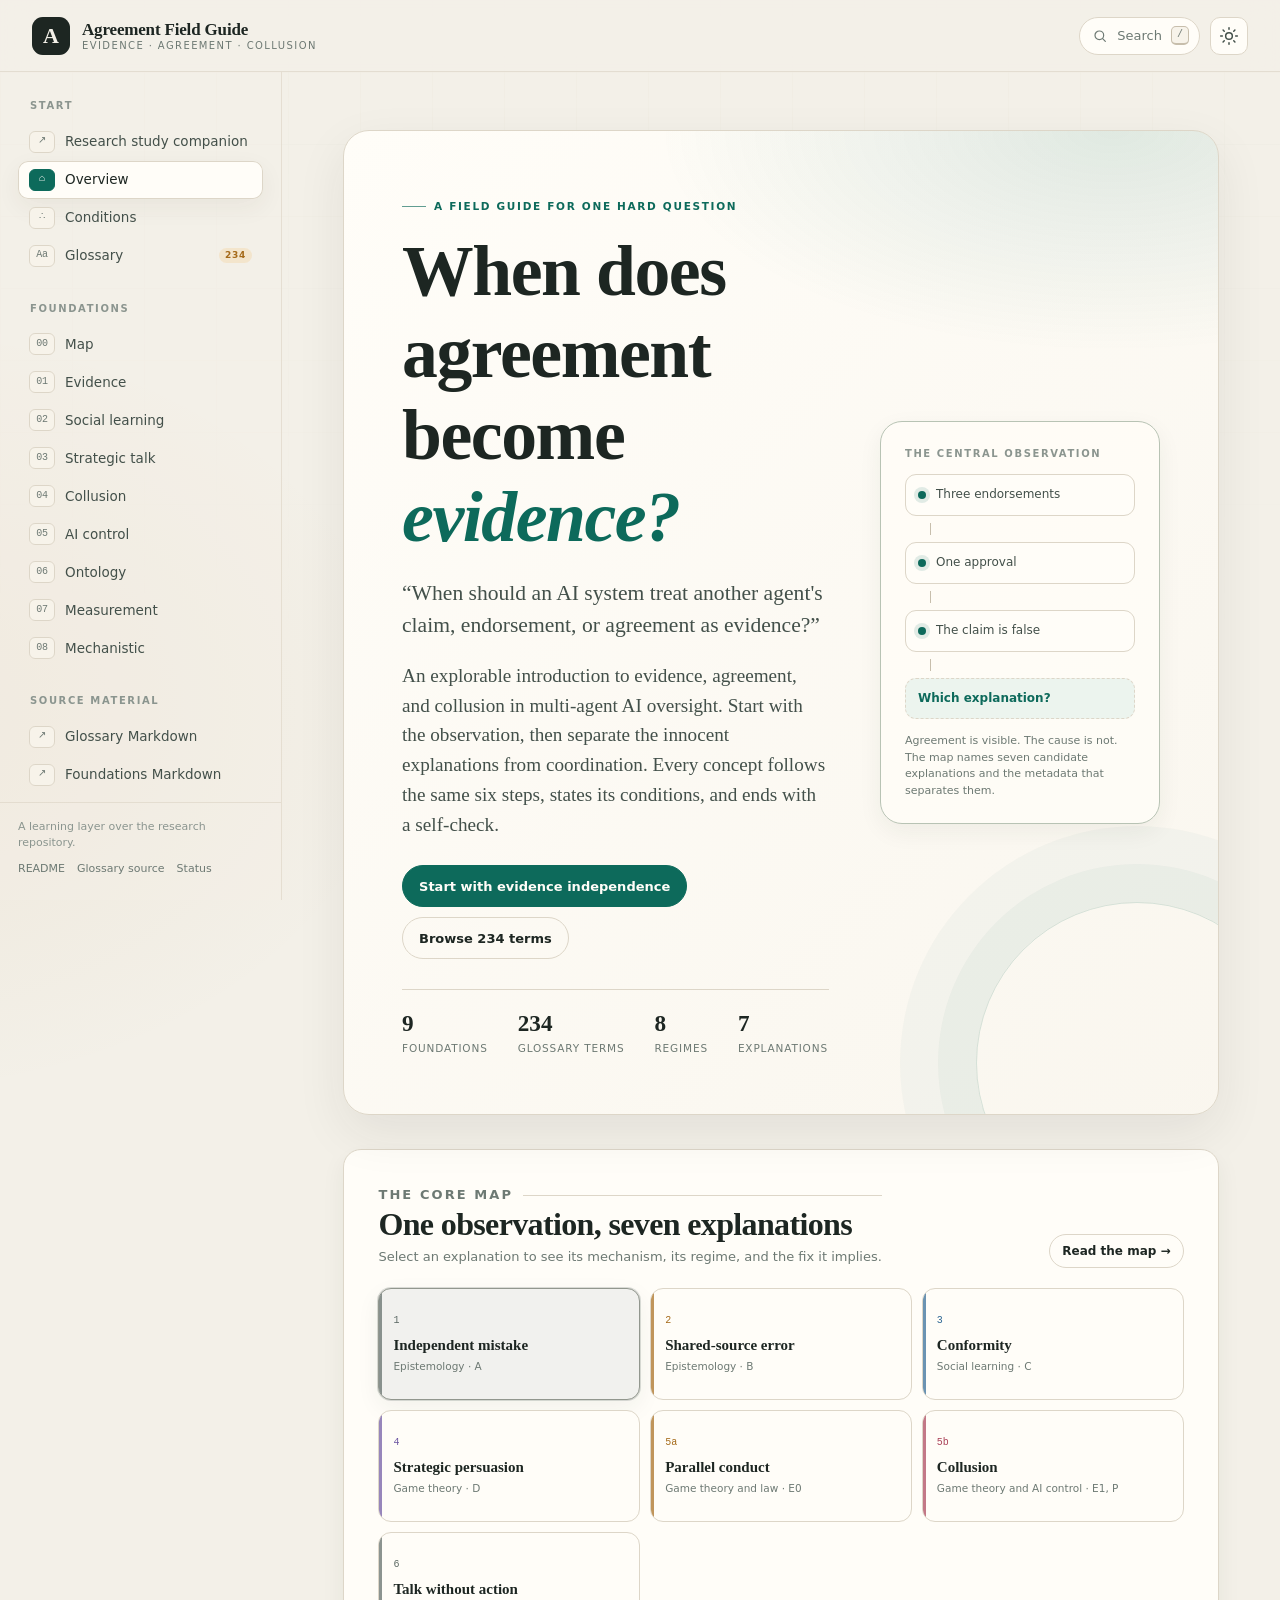
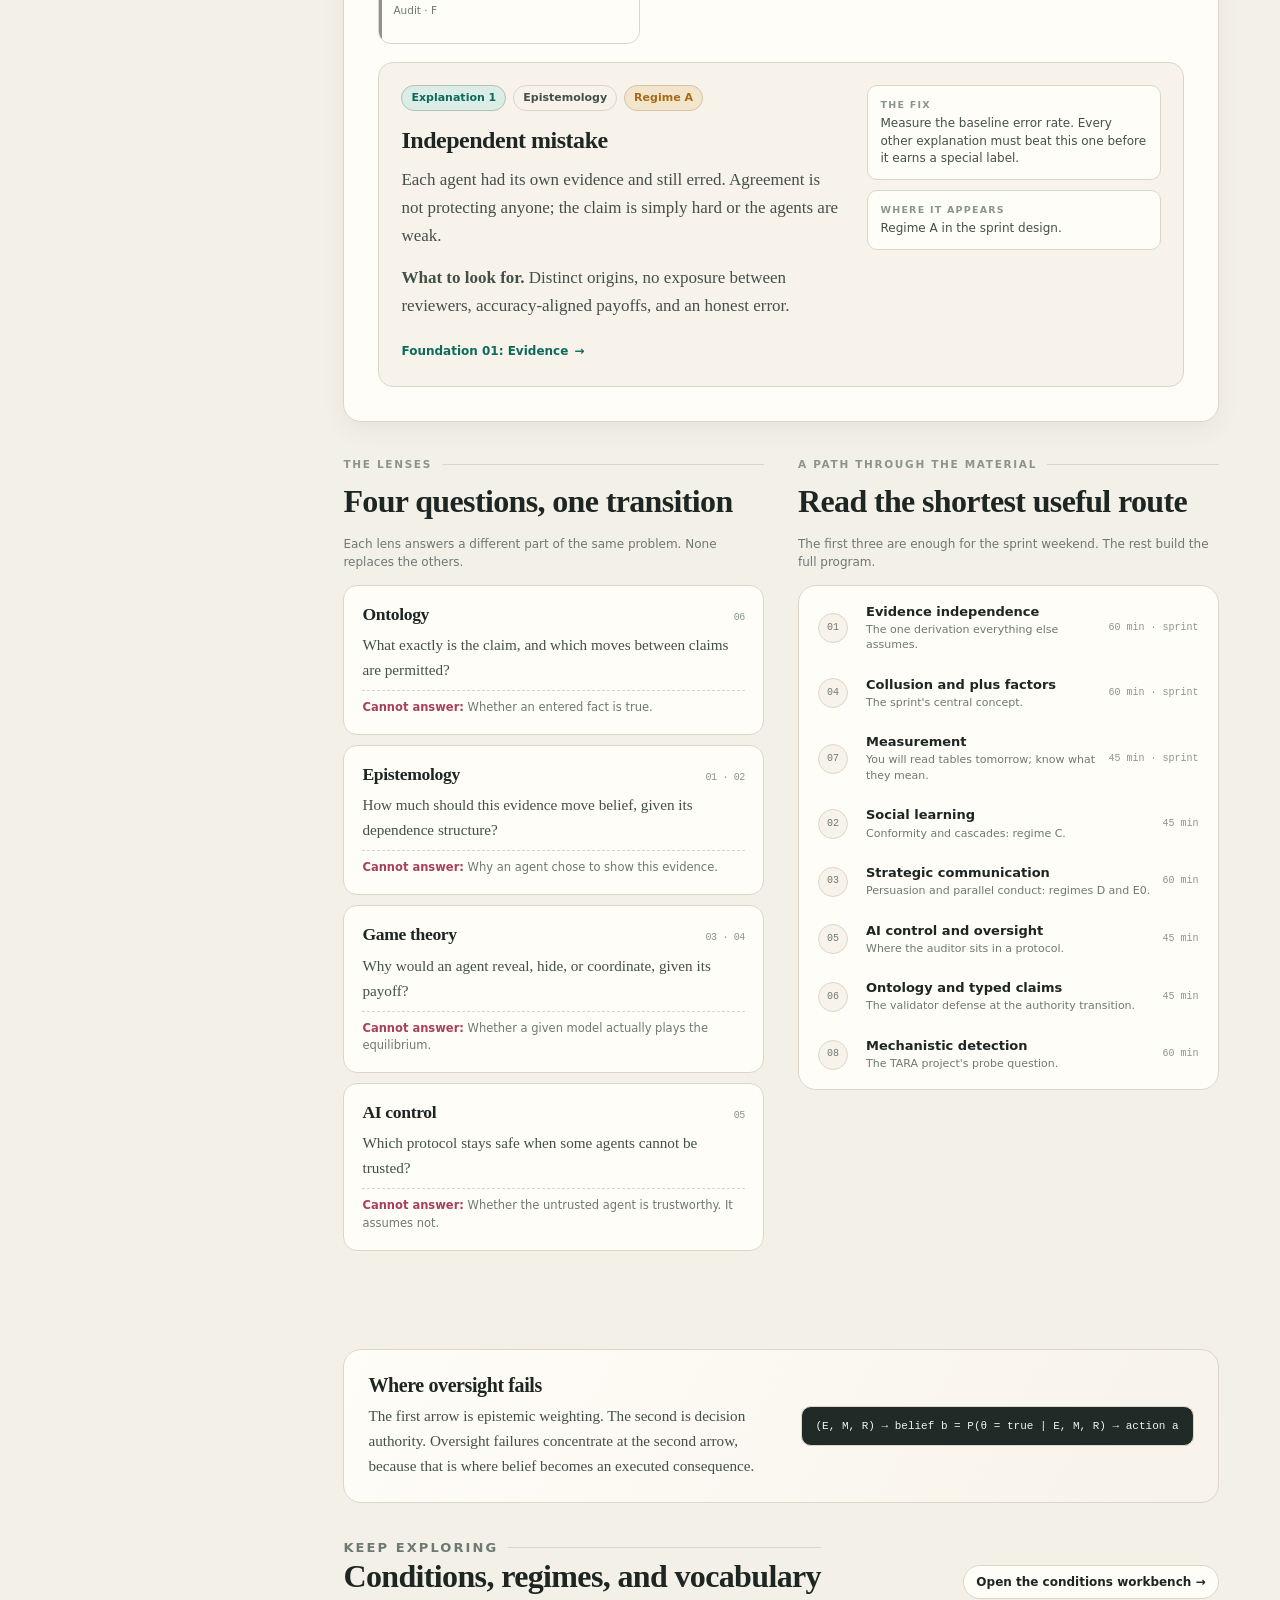
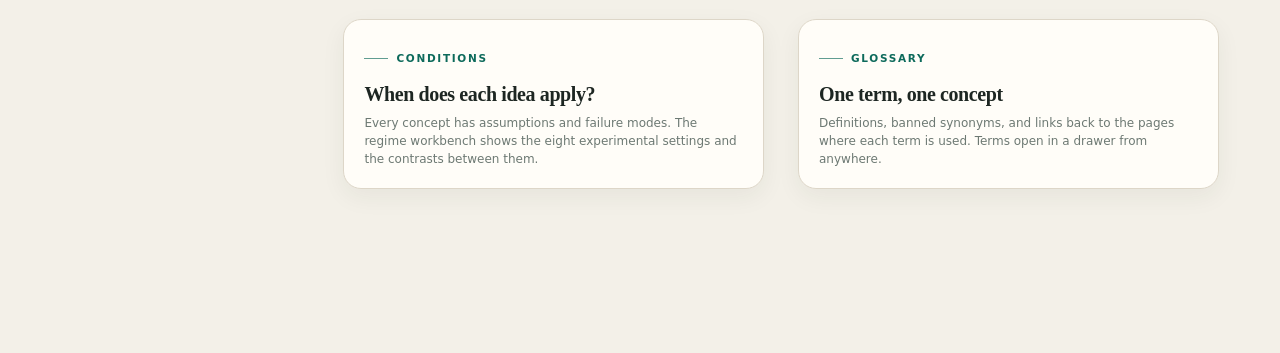
==== commit ff76ba76: "save all" ====
--- a/explainer/index.html
+++ b/explainer/index.html
@@ -82,10 +82,10 @@
 
   <div class="toast" id="toast" role="status" aria-live="polite"></div>
 
-  <script src="assets/glossary-data.js?v=20261023"></script>
+  <script src="assets/glossary-data.js?v=20261028"></script>
   <script src="assets/foundations-data.js?v=20261023"></script>
   <script src="assets/site-data.js?v=20261023"></script>
   <script src="assets/demos.js?v=20261023"></script>
-  <script src="assets/app.js?v=20261023"></script>
+  <script src="assets/app.js?v=20261028"></script>
 </body>
 </html>
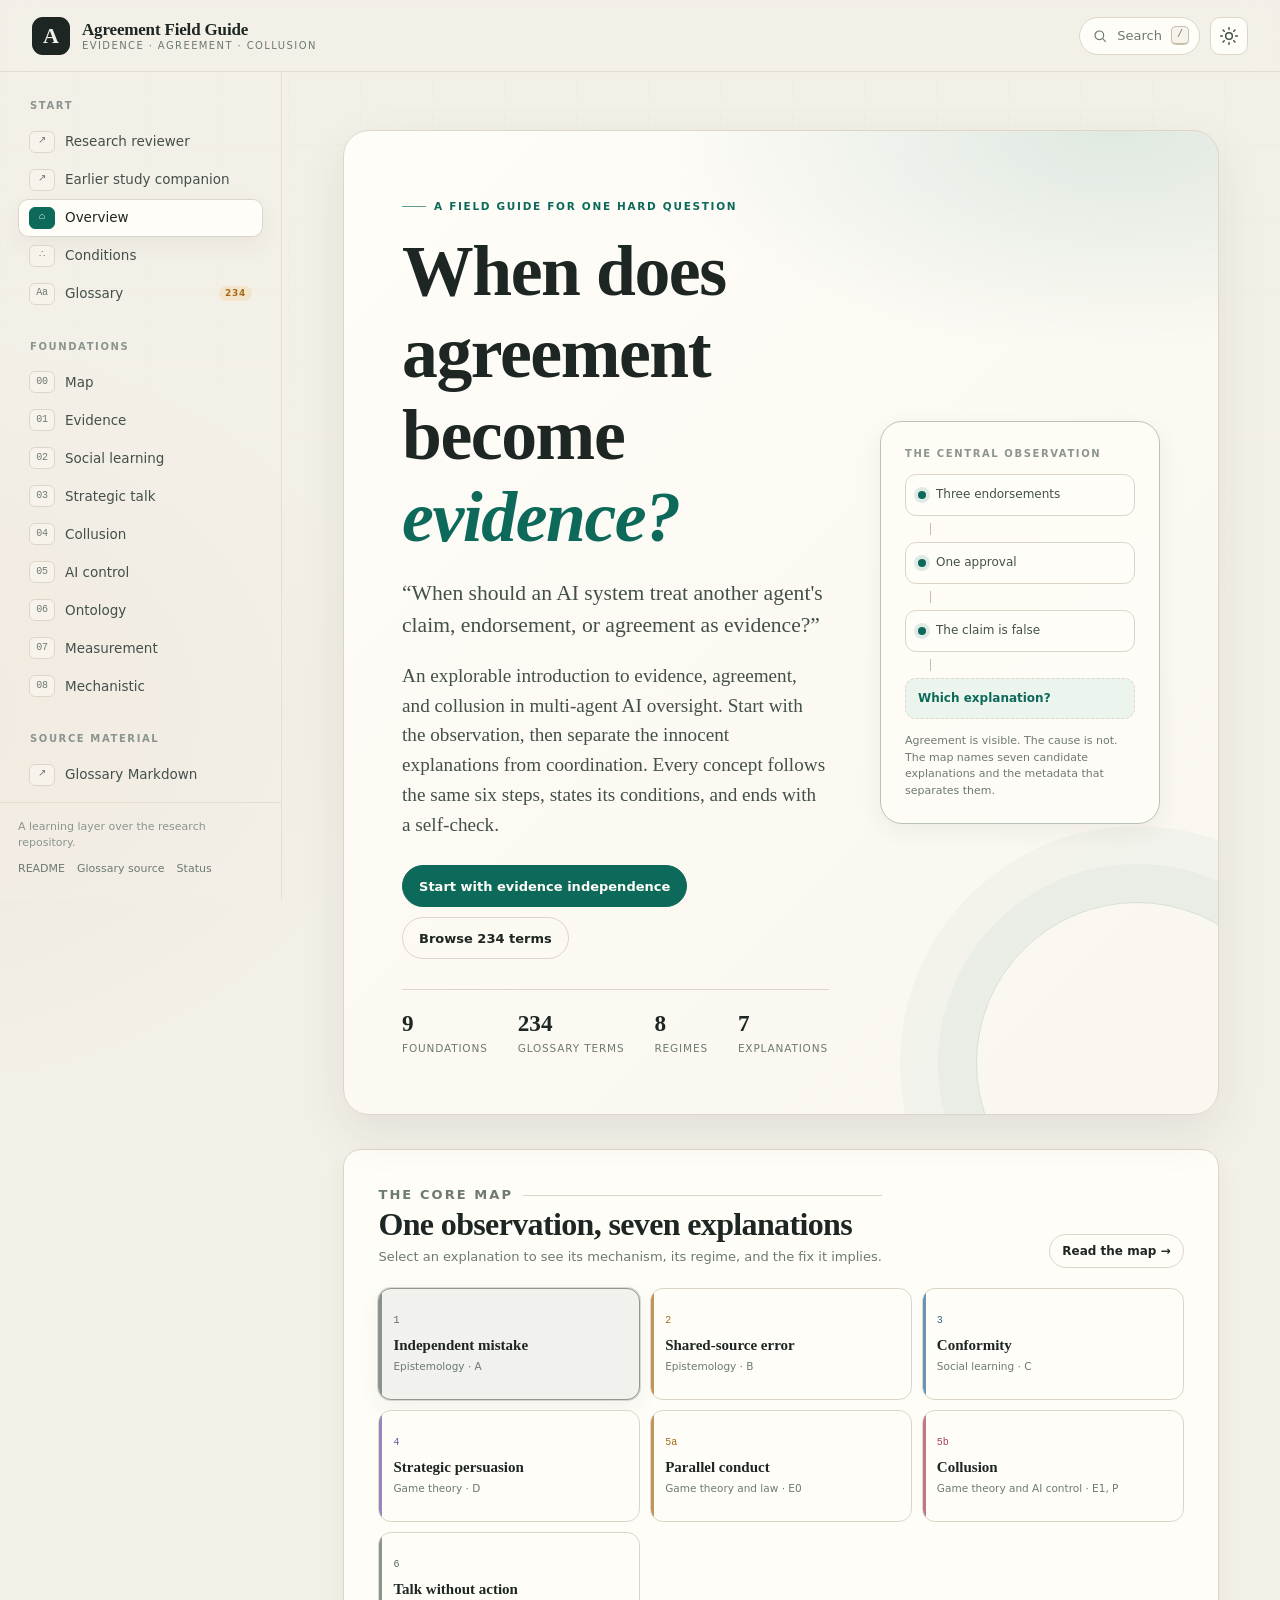
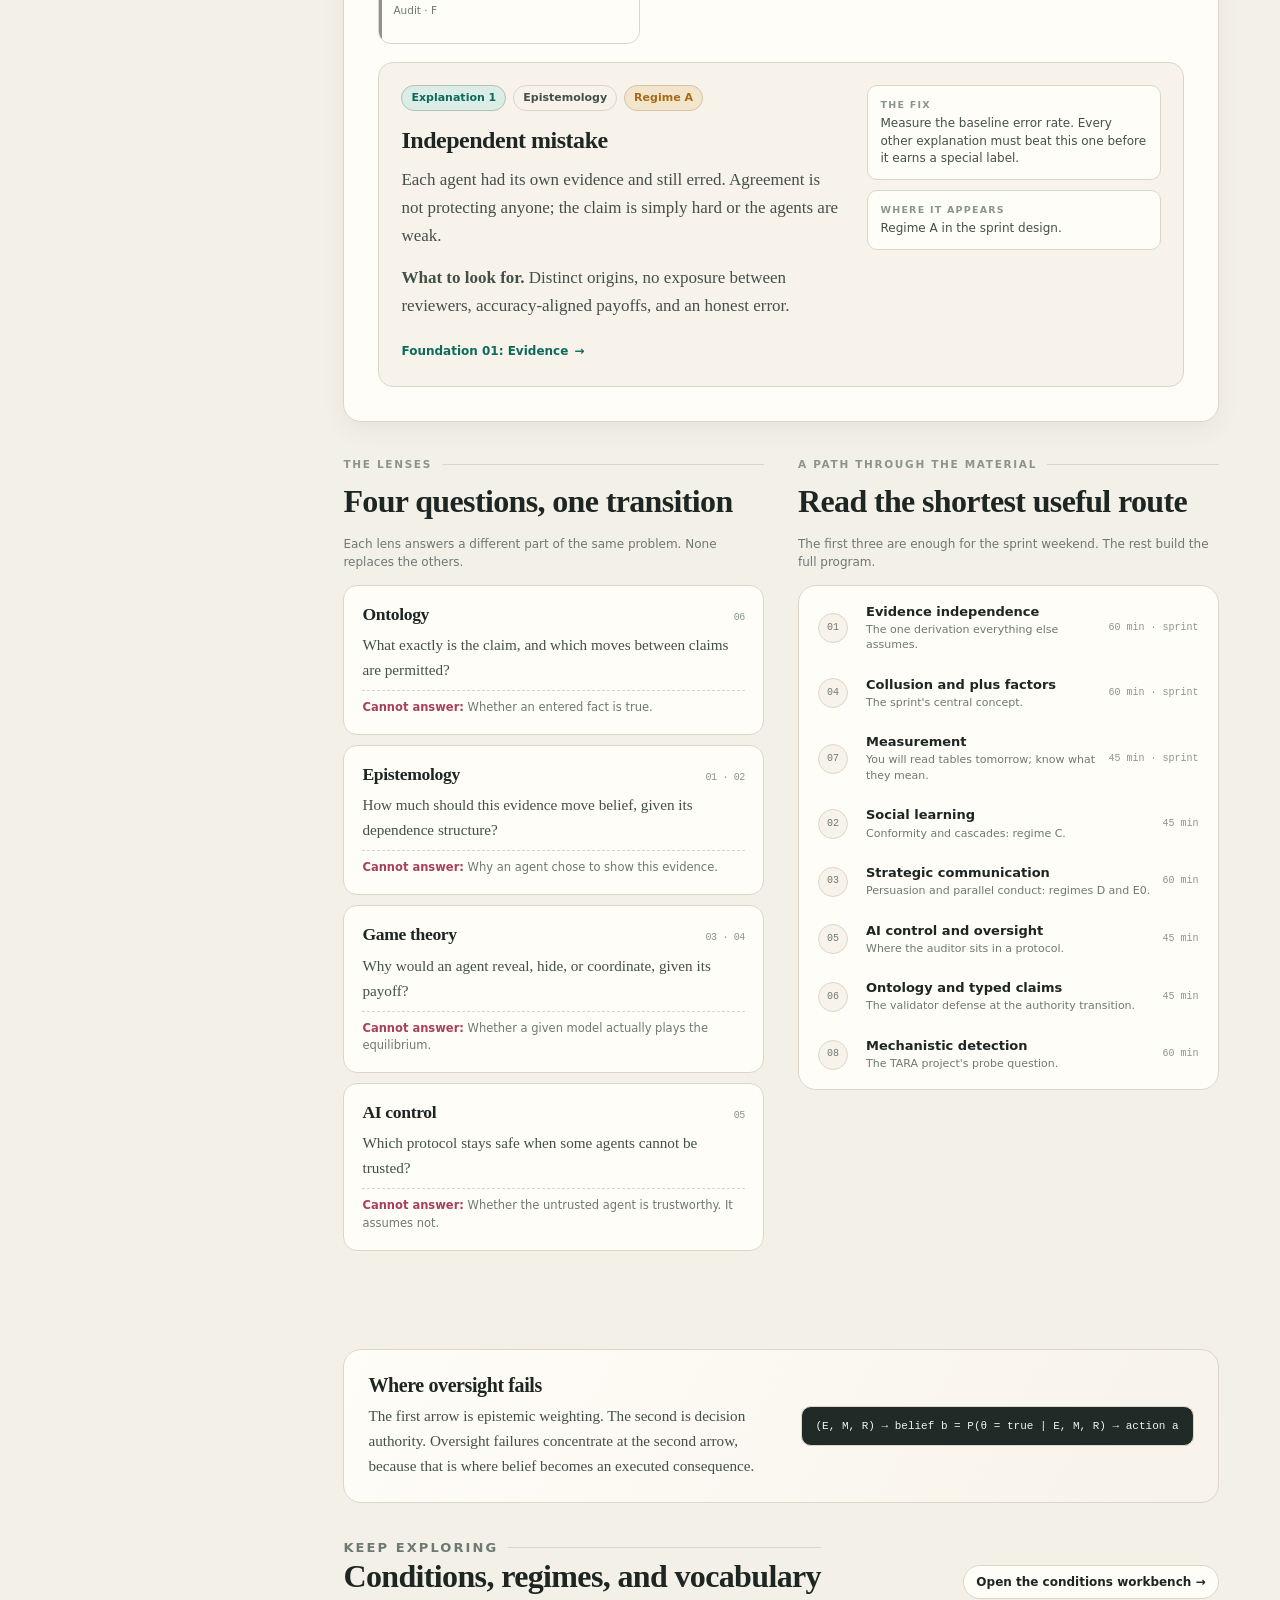
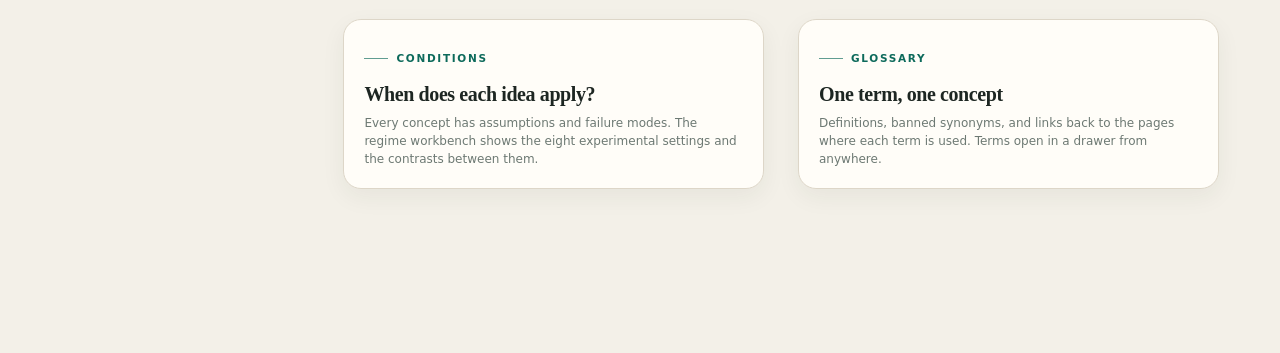
==== commit ea532548: "feat: add reader/reviewer explainer views and refresh research status" ====
--- a/explainer/index.html
+++ b/explainer/index.html
@@ -82,10 +82,11 @@
 
   <div class="toast" id="toast" role="status" aria-live="polite"></div>
 
+  <script src="assets/reader-data.js"></script><script src="assets/reader-nav.js"></script>
   <script src="assets/glossary-data.js?v=20261028"></script>
   <script src="assets/foundations-data.js?v=20261023"></script>
   <script src="assets/site-data.js?v=20261023"></script>
   <script src="assets/demos.js?v=20261023"></script>
-  <script src="assets/app.js?v=20261028"></script>
+  <script src="assets/app.js?v=20261029"></script>
 </body>
 </html>
